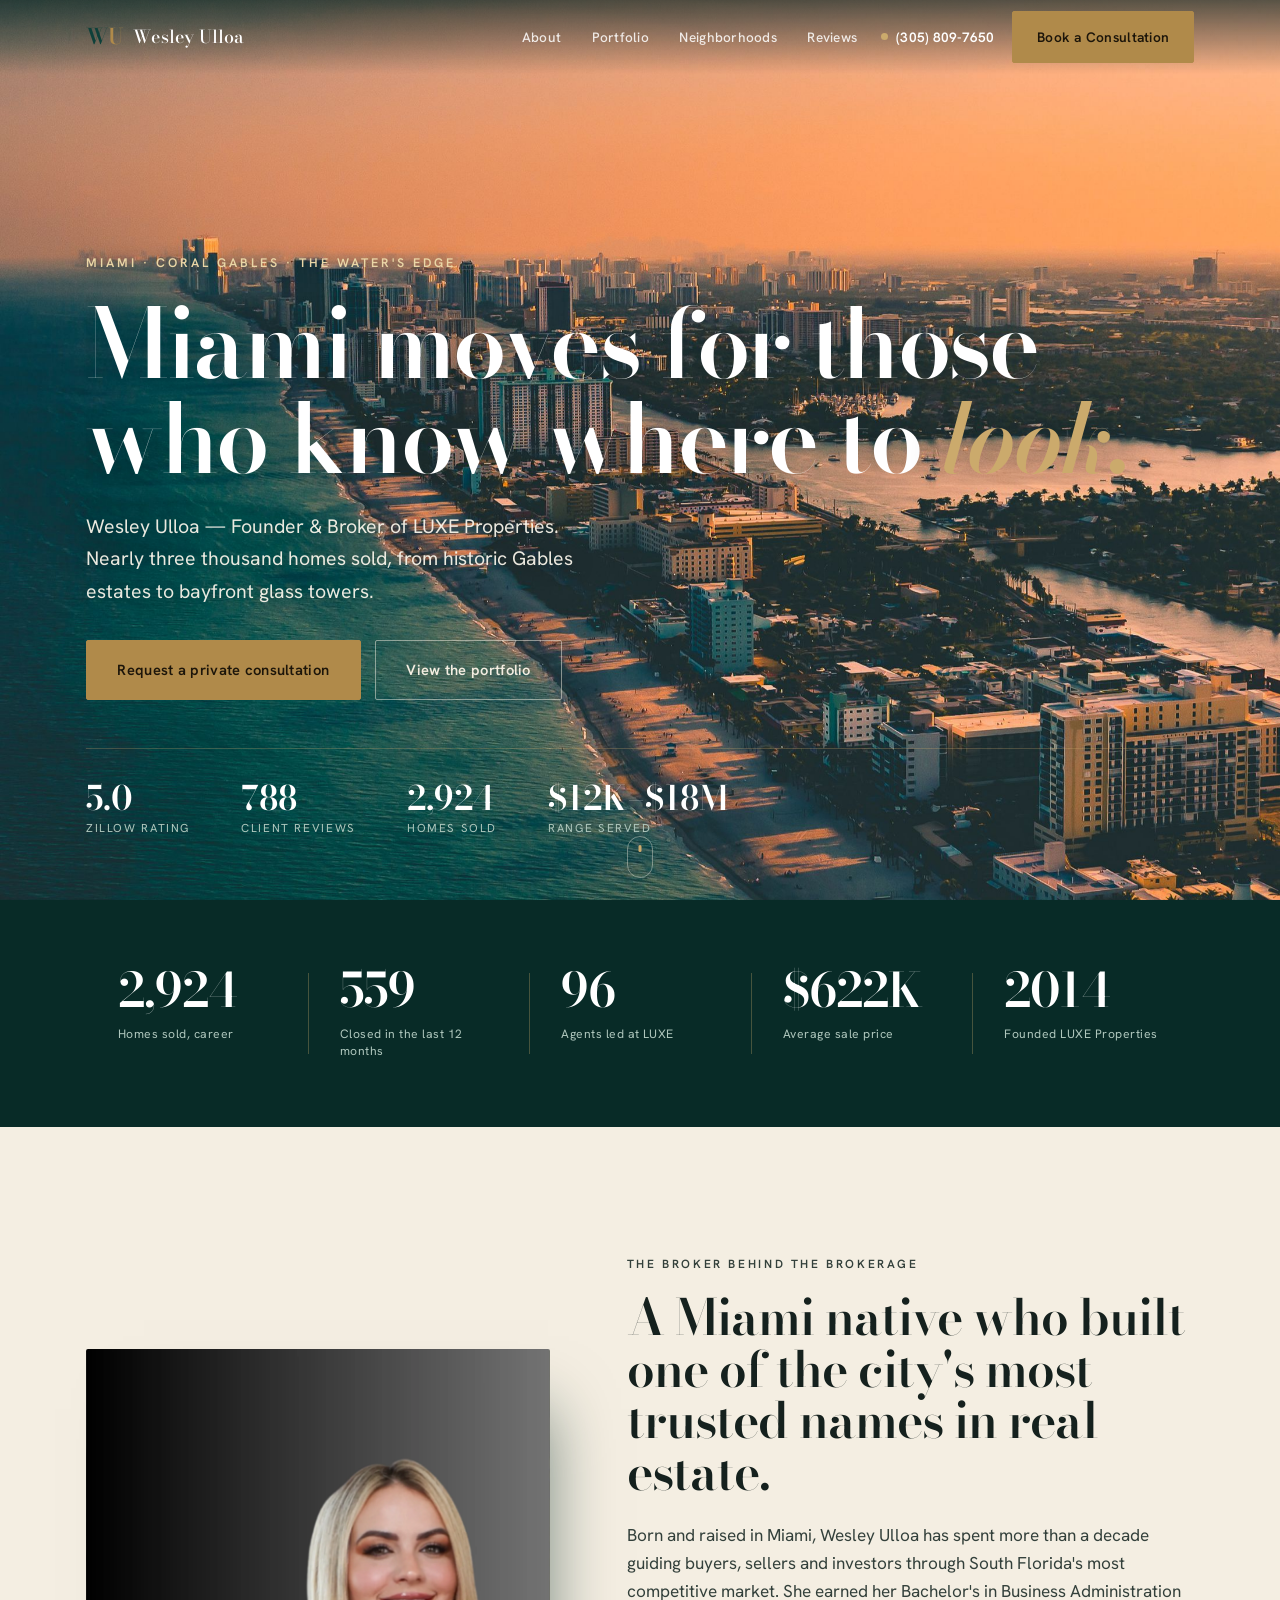
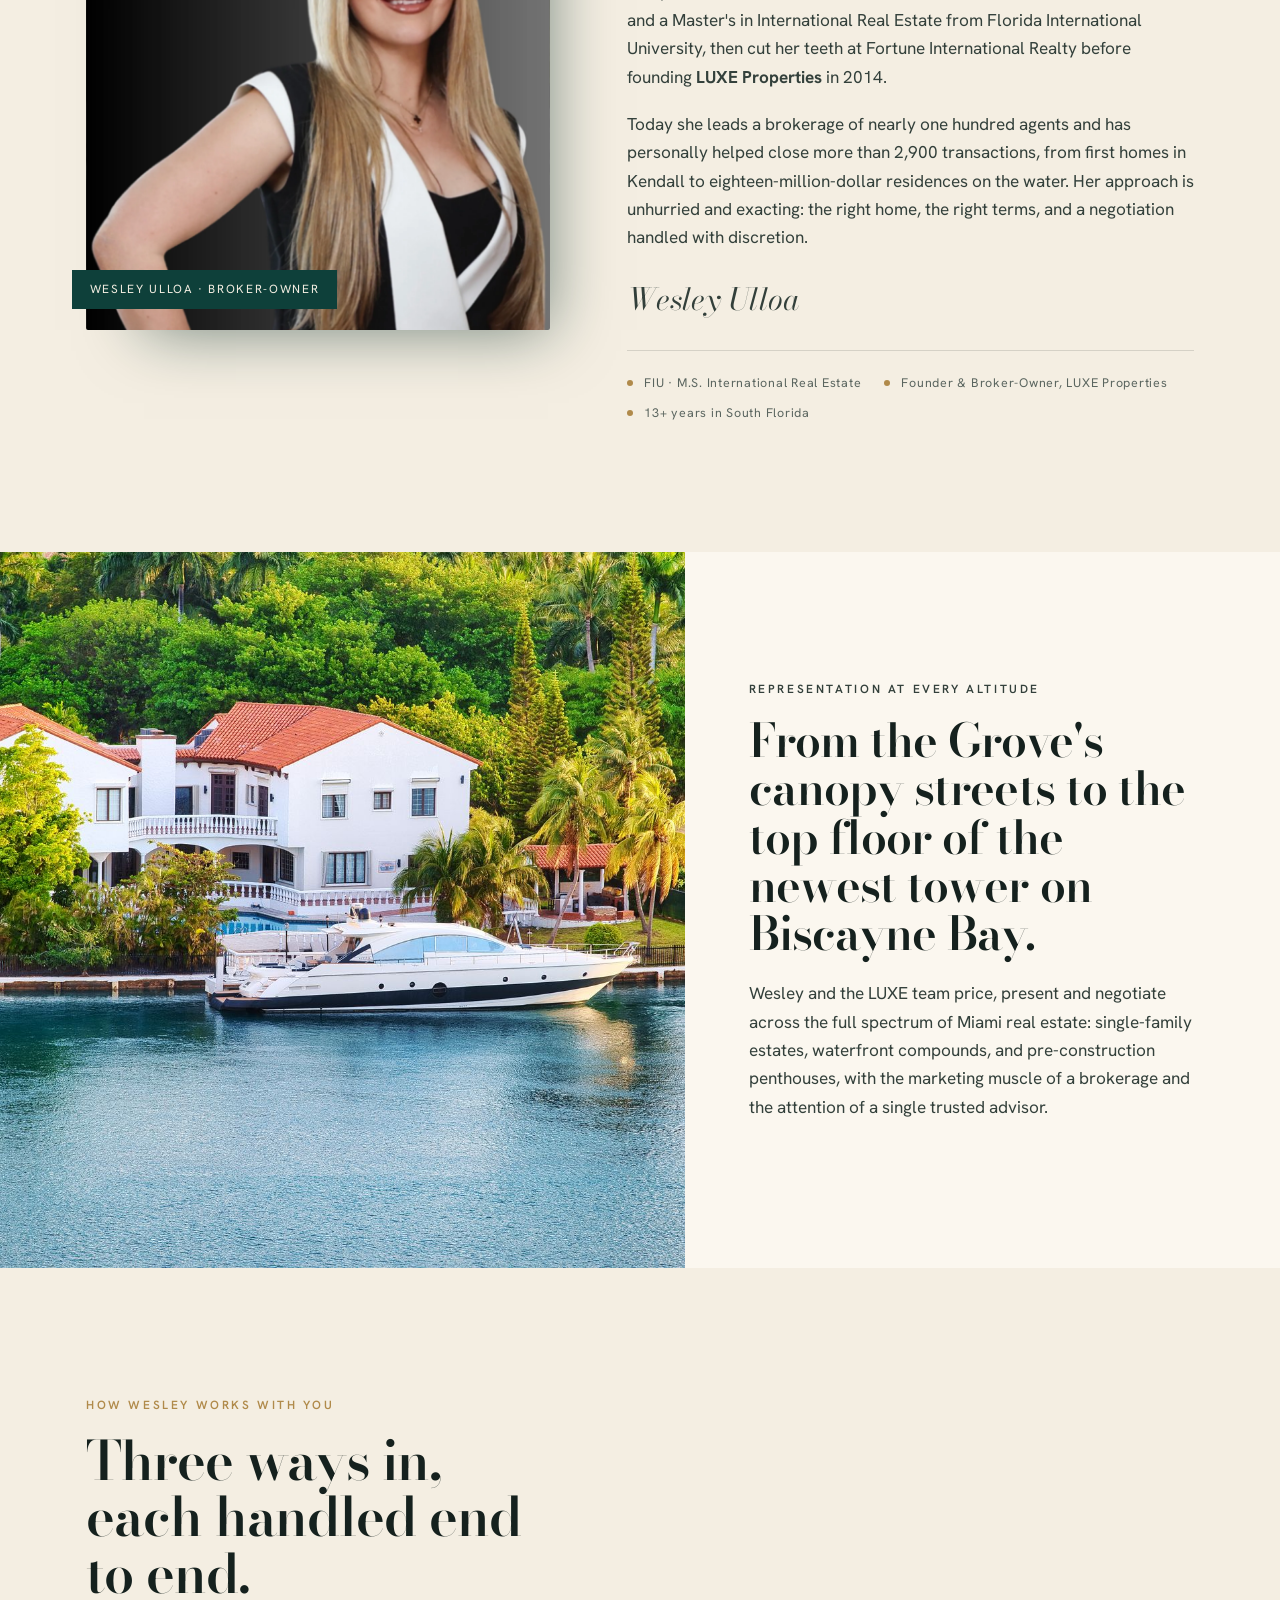
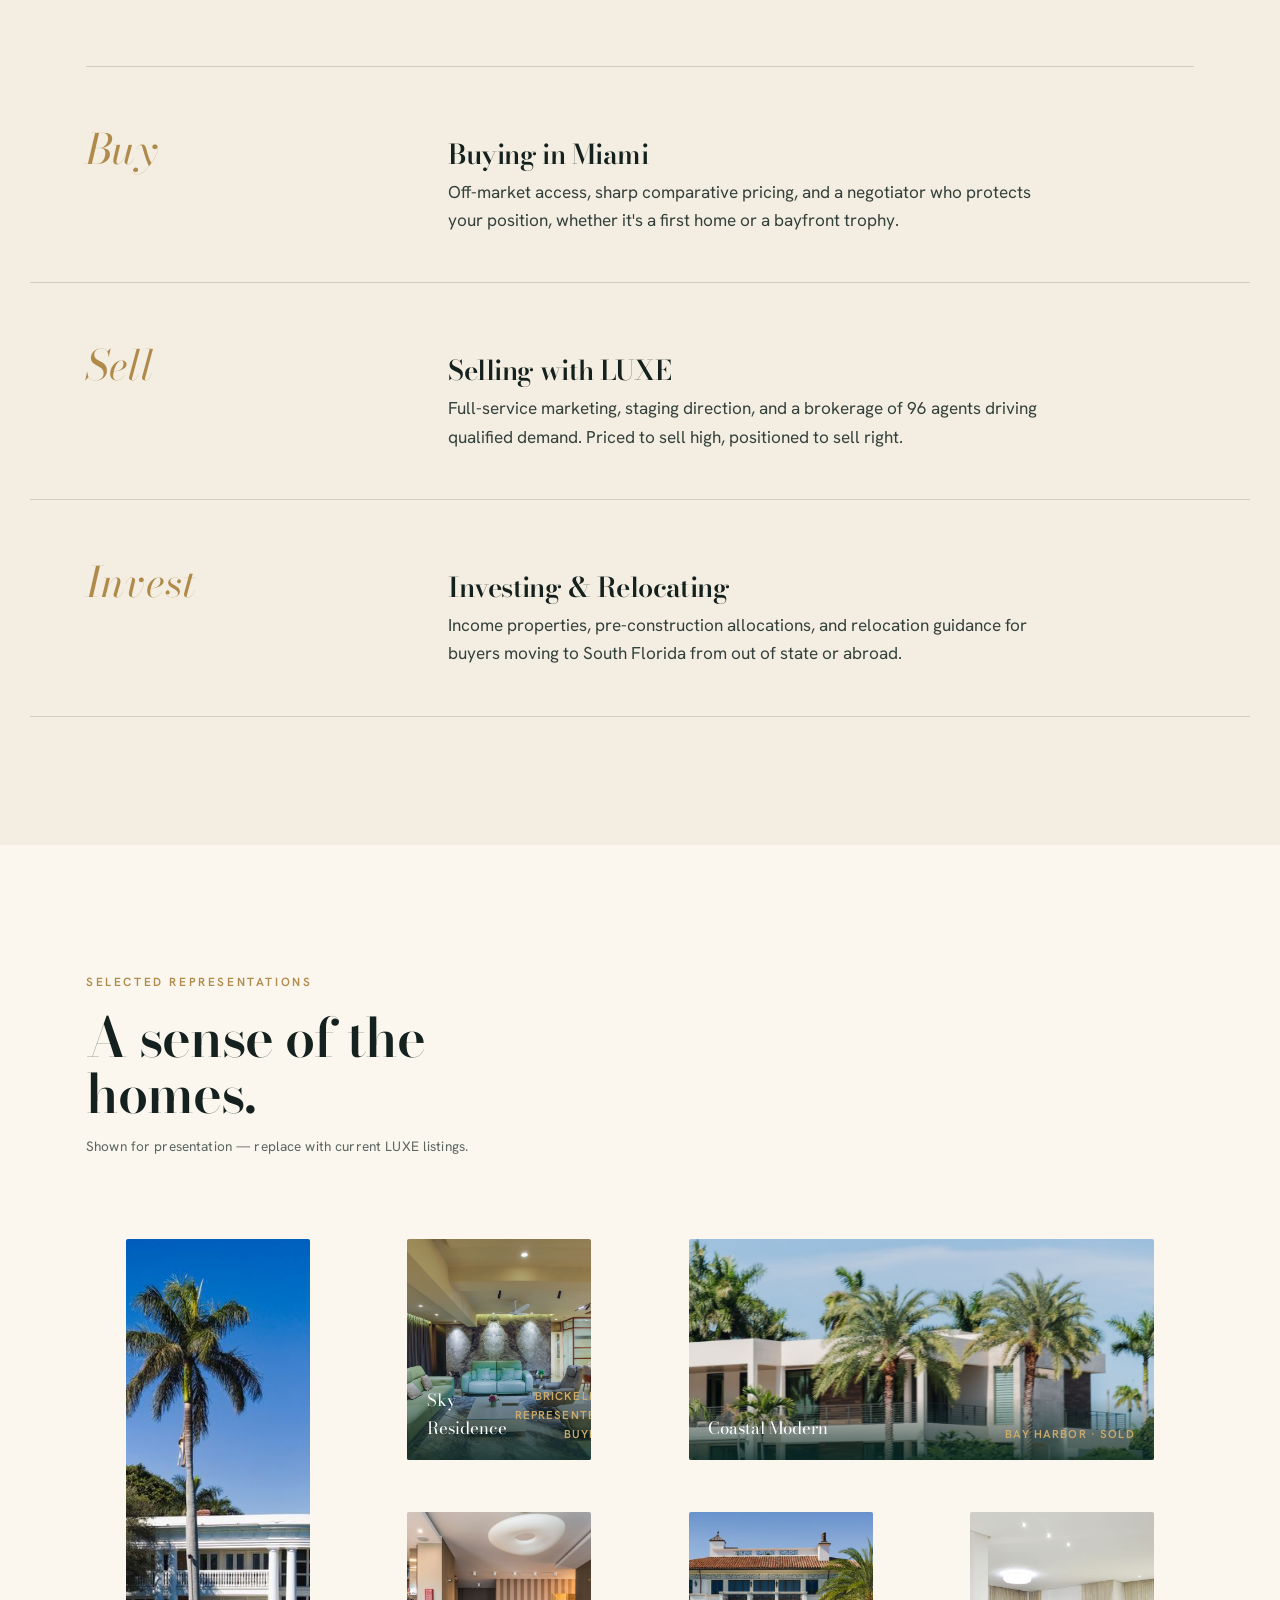
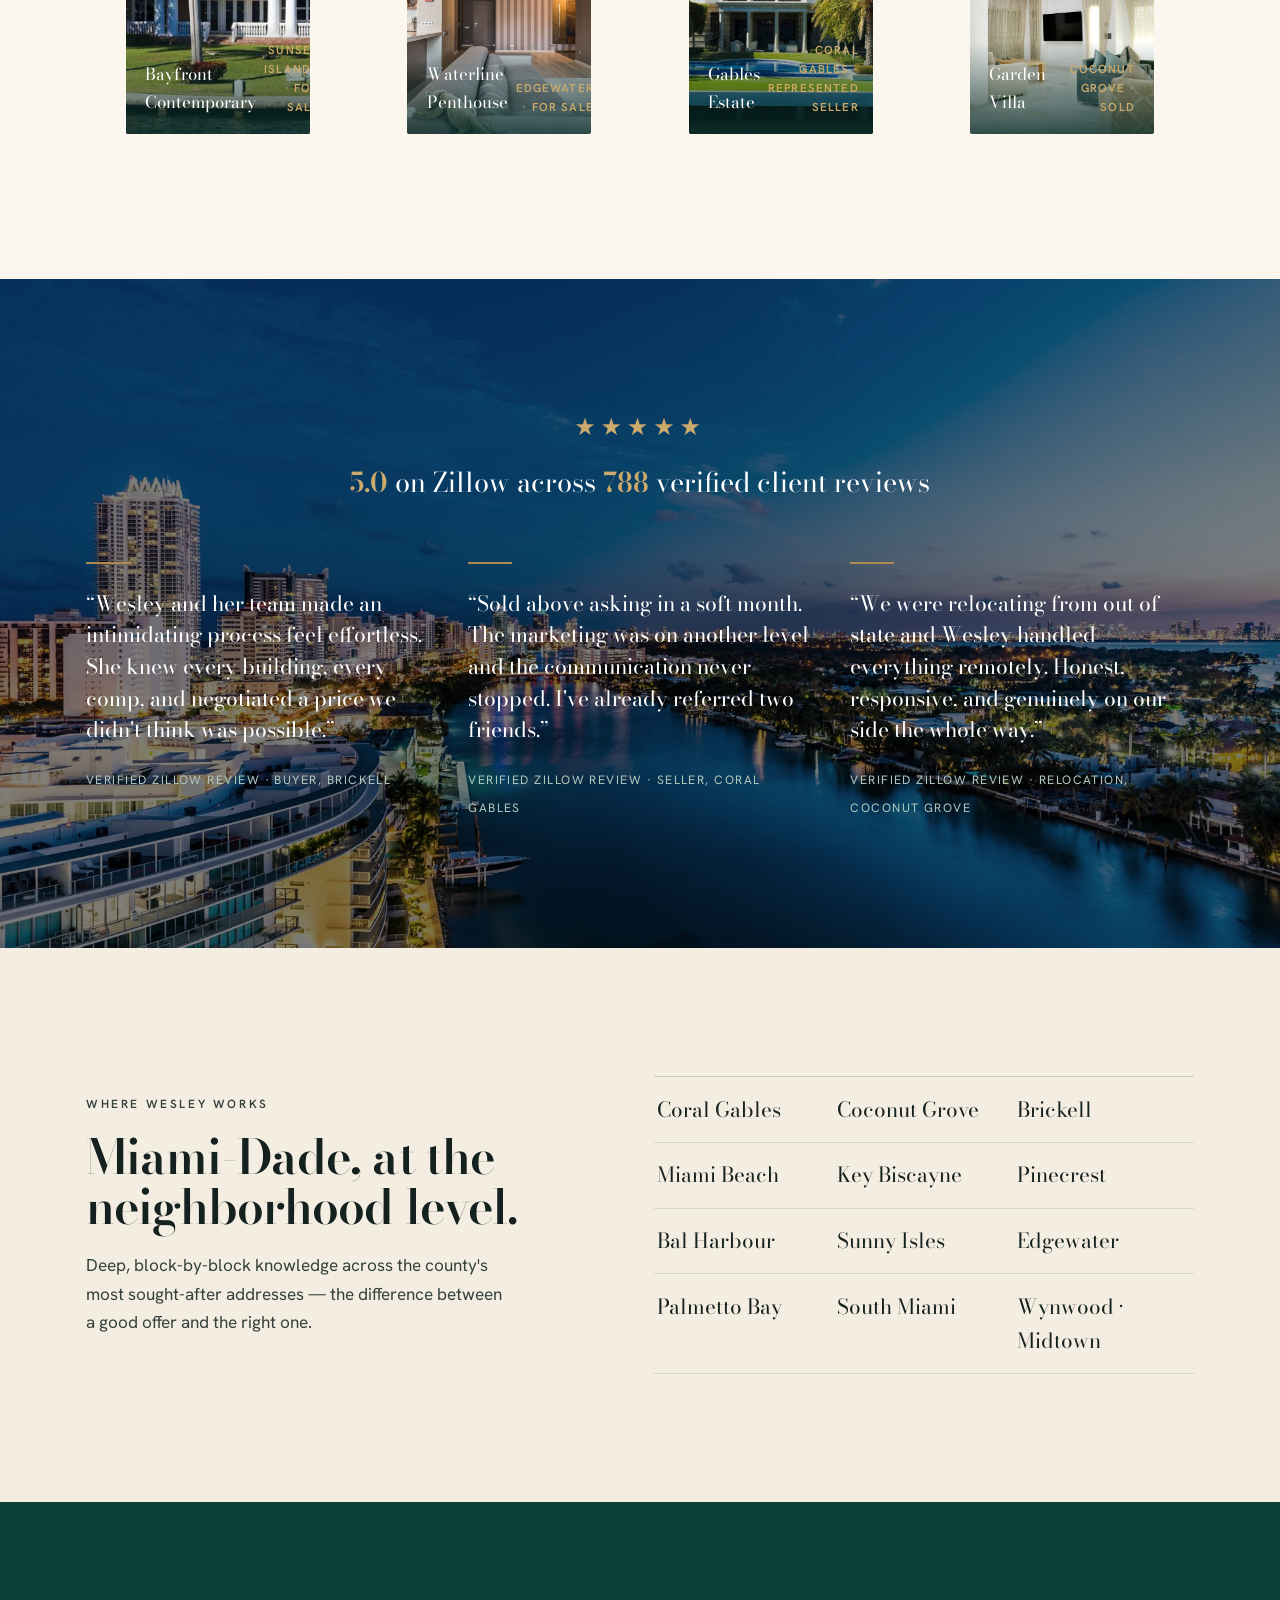
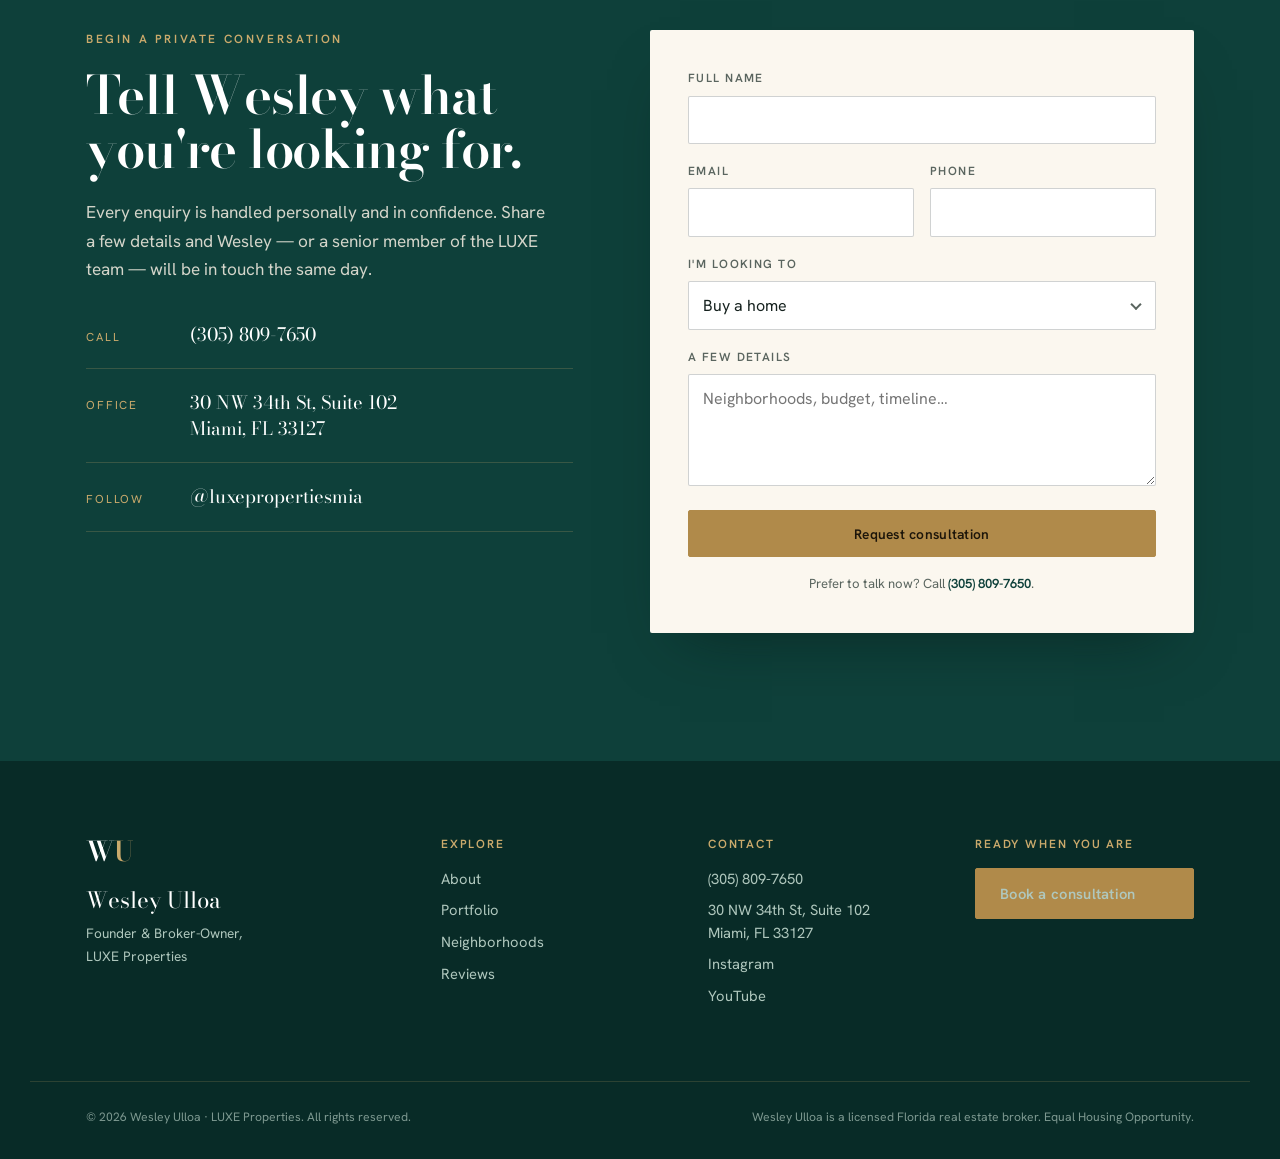
==== index.html @ f91808cb "Launch Wesley Ulloa luxury real estate site Single-page Miami luxury broker site ("Bayfront Atelier"" ====
<!DOCTYPE html>
<!--
  DIRECTION CONTRACT — "Bayfront Atelier"  (Mode: Persuade)
  THESIS: A Miami luxury broker as a bayfront atelier — drenched deep bay-teal editorial that
          refuses the cream + Playfair + gold luxury-real-estate template.
  OWN-WORLD: Bay-teal owns hero/ribbon/dusk-band/footer; bone carries reading sections; brass is a
          hairline/mark/button only. Bodoni Moda display + Hanken Grotesk body. Real Miami waterfront photos.
  STORY: Affluent buyer/seller reads caliber, trusts proof (2,924 sales · 5.0/788 · 96 agents), books a consult.
  FIRST VIEWPORT: full-bleed turquoise Miami aerial under teal wash; oversized Bodoni headline lower-left;
          name + role + one-line proof; brass "Request a private consultation" + ghost "View the portfolio".
  NOTE: Portfolio photos are illustrative stock — replace with Wesley's real listings (see comments).
-->
<html lang="en">
<head>
<meta charset="UTF-8">
<meta name="viewport" content="width=device-width, initial-scale=1">
<title>Wesley Ulloa — Miami Luxury Real Estate | Founder, LUXE Properties</title>
<meta name="description" content="Wesley Ulloa, Founder & Broker of LUXE Properties. Miami luxury real estate from Coral Gables to the water's edge — 2,900+ homes sold, 5.0★ across 788 reviews. Request a private consultation.">
<link rel="icon" href="assets/favicon.svg" type="image/svg+xml">
<link rel="preconnect" href="https://fonts.googleapis.com">
<link rel="preconnect" href="https://fonts.gstatic.com" crossorigin>
<link href="https://fonts.googleapis.com/css2?family=Bodoni+Moda:opsz,wght@6..96,400;6..96,500;6..96,600;6..96,700&family=Hanken+Grotesk:wght@400;500;600;700&display=swap" rel="stylesheet">
<link rel="stylesheet" href="css/style.css">
</head>
<body>

<a class="skip-link" href="#main">Skip to content</a>

<!-- ============ HEADER ============ -->
<header class="site-header" id="siteHeader">
  <div class="wrap header-inner">
    <a href="#" class="brand" aria-label="Wesley Ulloa — home">
      <span class="brand-mark" aria-hidden="true">W<span>U</span></span>
      <span class="brand-name">Wesley&nbsp;Ulloa</span>
    </a>
    <nav class="nav" aria-label="Primary">
      <a href="#about">About</a>
      <a href="#portfolio">Portfolio</a>
      <a href="#areas">Neighborhoods</a>
      <a href="#reviews">Reviews</a>
    </nav>
    <div class="header-cta">
      <a href="tel:+13058097650" class="header-phone" aria-label="Call Wesley Ulloa">
        <span class="dot" aria-hidden="true"></span>(305)&nbsp;809-7650
      </a>
      <a href="#contact" class="btn btn-brass">Book a Consultation</a>
    </div>
    <button class="nav-toggle" id="navToggle" aria-label="Open menu" aria-expanded="false" aria-controls="mobileNav">
      <span></span><span></span><span></span>
    </button>
  </div>
</header>

<!-- Mobile drawer -->
<div class="mobile-nav" id="mobileNav" hidden>
  <nav aria-label="Mobile">
    <a href="#about">About</a>
    <a href="#portfolio">Portfolio</a>
    <a href="#areas">Neighborhoods</a>
    <a href="#reviews">Reviews</a>
    <a href="#contact">Contact</a>
  </nav>
  <a href="tel:+13058097650" class="btn btn-ghost-teal">Call (305) 809-7650</a>
</div>

<main id="main">

<!-- ============ HERO ============ -->
<section class="hero">
  <div class="hero-media">
    <img src="assets/hero-miami.jpg" alt="Aerial view of Miami Beach and the turquoise Atlantic coastline at golden hour" fetchpriority="high">
    <div class="hero-wash"></div>
  </div>
  <div class="wrap hero-inner">
    <p class="hero-eyebrow reveal">Miami · Coral Gables · The Water's Edge</p>
    <h1 class="hero-title">
      <span class="reveal-line"><span>Miami moves for those</span></span>
      <span class="reveal-line"><span>who know where to <em>look.</em></span></span>
    </h1>
    <p class="hero-lede reveal">Wesley Ulloa — Founder &amp; Broker of LUXE Properties. Nearly three thousand homes sold, from historic Gables estates to bayfront glass towers.</p>
    <div class="hero-actions reveal">
      <a href="#contact" class="btn btn-brass btn-lg">Request a private consultation</a>
      <a href="#portfolio" class="btn btn-ghost btn-lg">View the portfolio</a>
    </div>
    <ul class="hero-proof reveal" aria-label="Credentials">
      <li><strong>5.0</strong><span>Zillow rating</span></li>
      <li><strong>788</strong><span>client reviews</span></li>
      <li><strong>2,924</strong><span>homes sold</span></li>
      <li><strong>$12K–$18M</strong><span>range served</span></li>
    </ul>
  </div>
  <a href="#ribbon" class="scroll-cue" aria-label="Scroll down"><span></span></a>
</section>

<!-- ============ STAT RIBBON (drenched teal) ============ -->
<section class="ribbon" id="ribbon" aria-label="Track record">
  <div class="wrap ribbon-inner">
    <div class="ribbon-item reveal"><span class="num">2,924</span><span class="cap">Homes sold, career</span></div>
    <div class="ribbon-item reveal"><span class="num">559</span><span class="cap">Closed in the last 12 months</span></div>
    <div class="ribbon-item reveal"><span class="num">96</span><span class="cap">Agents led at LUXE</span></div>
    <div class="ribbon-item reveal"><span class="num">$622K</span><span class="cap">Average sale price</span></div>
    <div class="ribbon-item reveal"><span class="num">2014</span><span class="cap">Founded LUXE Properties</span></div>
  </div>
</section>

<!-- ============ ABOUT ============ -->
<section class="about" id="about">
  <div class="wrap about-grid">
    <div class="about-portrait reveal">
      <!-- Real studio portrait provided by the client -->
      <img src="assets/potrait.webp" alt="Studio portrait of Wesley Ulloa, Founder and Broker-Owner of LUXE Properties">
      <span class="portrait-tag">Wesley Ulloa · Broker-Owner</span>
    </div>
    <div class="about-copy">
      <p class="kicker reveal">The broker behind the brokerage</p>
      <h2 class="reveal">A Miami native who built one of the city's most trusted names in real estate.</h2>
      <p class="reveal">Born and raised in Miami, Wesley Ulloa has spent more than a decade guiding buyers, sellers and investors through South Florida's most competitive market. She earned her Bachelor's in Business Administration and a Master's in International Real Estate from Florida International University, then cut her teeth at Fortune International Realty before founding <strong>LUXE Properties</strong> in 2014.</p>
      <p class="reveal">Today she leads a brokerage of nearly one hundred agents and has personally helped close more than 2,900 transactions, from first homes in Kendall to eighteen-million-dollar residences on the water. Her approach is unhurried and exacting: the right home, the right terms, and a negotiation handled with discretion.</p>
      <p class="signature reveal">Wesley Ulloa</p>
      <div class="about-credentials reveal">
        <span>FIU · M.S. International Real Estate</span>
        <span>Founder &amp; Broker-Owner, LUXE Properties</span>
        <span>13+ years in South Florida</span>
      </div>
    </div>
  </div>
</section>

<!-- ============ FEATURE / CALIBER ============ -->
<section class="feature">
  <div class="feature-media reveal">
    <img src="assets/estate-feature.jpg" alt="White Mediterranean waterfront villa with a private dock and yacht on Biscayne Bay" loading="lazy">
  </div>
  <div class="feature-copy">
    <p class="kicker reveal">Representation at every altitude</p>
    <h2 class="reveal">From the Grove's canopy streets to the top floor of the newest tower on Biscayne Bay.</h2>
    <p class="reveal">Wesley and the LUXE team price, present and negotiate across the full spectrum of Miami real estate: single-family estates, waterfront compounds, and pre-construction penthouses, with the marketing muscle of a brokerage and the attention of a single trusted advisor.</p>
  </div>
</section>

<!-- ============ OFFERINGS ============ -->
<section class="offerings" id="services">
  <div class="wrap">
    <header class="section-head reveal">
      <p class="kicker">How Wesley works with you</p>
      <h2>Three ways in, each handled end to end.</h2>
    </header>
    <div class="offer-list">
      <article class="offer reveal">
        <span class="offer-index">Buy</span>
        <div class="offer-body">
          <h3>Buying in Miami</h3>
          <p>Off-market access, sharp comparative pricing, and a negotiator who protects your position, whether it's a first home or a bayfront trophy.</p>
        </div>
      </article>
      <article class="offer reveal">
        <span class="offer-index">Sell</span>
        <div class="offer-body">
          <h3>Selling with LUXE</h3>
          <p>Full-service marketing, staging direction, and a brokerage of 96 agents driving qualified demand. Priced to sell high, positioned to sell right.</p>
        </div>
      </article>
      <article class="offer reveal">
        <span class="offer-index">Invest</span>
        <div class="offer-body">
          <h3>Investing &amp; Relocating</h3>
          <p>Income properties, pre-construction allocations, and relocation guidance for buyers moving to South Florida from out of state or abroad.</p>
        </div>
      </article>
    </div>
  </div>
</section>

<!-- ============ PORTFOLIO ============ -->
<!-- REPLACE these six images + captions with Wesley's real active/sold listings -->
<section class="portfolio" id="portfolio">
  <div class="wrap">
    <header class="section-head reveal">
      <p class="kicker">Selected representations</p>
      <h2>A sense of the homes.</h2>
      <p class="section-note">Shown for presentation — replace with current LUXE listings.</p>
    </header>
    <div class="port-grid">
      <figure class="port-item port-tall reveal">
        <img src="assets/prop-1.jpg" alt="Modern glass waterfront residence with a private yacht dock" loading="lazy">
        <figcaption><span>Bayfront Contemporary</span><span class="port-meta">Sunset Islands · For Sale</span></figcaption>
      </figure>
      <figure class="port-item reveal">
        <img src="assets/prop-4.jpg" alt="Marble-clad modern living room with designer furnishings" loading="lazy">
        <figcaption><span>Sky Residence</span><span class="port-meta">Brickell · Represented Buyer</span></figcaption>
      </figure>
      <figure class="port-item reveal">
        <img src="assets/prop-3.jpg" alt="Modern white two-storey waterfront home framed by palms" loading="lazy">
        <figcaption><span>Coastal Modern</span><span class="port-meta">Bay Harbor · Sold</span></figcaption>
      </figure>
      <figure class="port-item reveal">
        <img src="assets/prop-5.jpg" alt="Bright modern kitchen and living space with warm wood accents" loading="lazy">
        <figcaption><span>Waterline Penthouse</span><span class="port-meta">Edgewater · For Sale</span></figcaption>
      </figure>
      <figure class="port-item port-wide reveal">
        <img src="assets/prop-2.jpg" alt="Grand estate with resort-style pool and mature palms" loading="lazy">
        <figcaption><span>Gables Estate</span><span class="port-meta">Coral Gables · Represented Seller</span></figcaption>
      </figure>
      <figure class="port-item reveal">
        <img src="assets/prop-6.jpg" alt="Airy neutral-toned living room with floor-to-ceiling light" loading="lazy">
        <figcaption><span>Garden Villa</span><span class="port-meta">Coconut Grove · Sold</span></figcaption>
      </figure>
    </div>
  </div>
</section>

<!-- ============ REVIEWS / DUSK BAND ============ -->
<section class="reviews" id="reviews">
  <div class="reviews-media"><img src="assets/dusk-band.jpg" alt="Miami skyline reflected on the water at blue hour" loading="lazy"><div class="reviews-wash"></div></div>
  <div class="wrap reviews-inner">
    <header class="reviews-head reveal">
      <div class="stars" aria-hidden="true">★★★★★</div>
      <p class="reviews-score"><strong>5.0</strong> on Zillow across <strong>788</strong> verified client reviews</p>
    </header>
    <!-- REPLACE with Wesley's own verified Zillow reviews -->
    <div class="quote-row">
      <blockquote class="quote reveal">
        <p>“Wesley and her team made an intimidating process feel effortless. She knew every building, every comp, and negotiated a price we didn't think was possible.”</p>
        <cite>Verified Zillow review · Buyer, Brickell</cite>
      </blockquote>
      <blockquote class="quote reveal">
        <p>“Sold above asking in a soft month. The marketing was on another level and the communication never stopped. I've already referred two friends.”</p>
        <cite>Verified Zillow review · Seller, Coral Gables</cite>
      </blockquote>
      <blockquote class="quote reveal">
        <p>“We were relocating from out of state and Wesley handled everything remotely. Honest, responsive, and genuinely on our side the whole way.”</p>
        <cite>Verified Zillow review · Relocation, Coconut Grove</cite>
      </blockquote>
    </div>
  </div>
</section>

<!-- ============ NEIGHBORHOODS ============ -->
<section class="areas" id="areas">
  <div class="wrap areas-grid">
    <div class="areas-intro">
      <p class="kicker reveal">Where Wesley works</p>
      <h2 class="reveal">Miami-Dade, at the neighborhood level.</h2>
      <p class="reveal">Deep, block-by-block knowledge across the county's most sought-after addresses — the difference between a good offer and the right one.</p>
    </div>
    <ul class="area-list reveal" aria-label="Neighborhoods served">
      <li>Coral Gables</li>
      <li>Coconut Grove</li>
      <li>Brickell</li>
      <li>Miami Beach</li>
      <li>Key Biscayne</li>
      <li>Pinecrest</li>
      <li>Bal Harbour</li>
      <li>Sunny Isles</li>
      <li>Edgewater</li>
      <li>Palmetto Bay</li>
      <li>South Miami</li>
      <li>Wynwood · Midtown</li>
    </ul>
  </div>
</section>

<!-- ============ CONTACT ============ -->
<section class="contact" id="contact">
  <div class="wrap contact-grid">
    <div class="contact-copy">
      <p class="kicker reveal">Begin a private conversation</p>
      <h2 class="reveal">Tell Wesley what you're looking for.</h2>
      <p class="reveal">Every enquiry is handled personally and in confidence. Share a few details and Wesley — or a senior member of the LUXE team — will be in touch the same day.</p>
      <ul class="contact-facts reveal">
        <li><span>Call</span><a href="tel:+13058097650">(305) 809-7650</a></li>
        <li><span>Office</span><address>30 NW 34th St, Suite 102<br>Miami, FL 33127</address></li>
        <li><span>Follow</span><a href="https://www.instagram.com/luxepropertiesmia/" target="_blank" rel="noopener">@luxepropertiesmia</a></li>
      </ul>
    </div>
    <form class="contact-form reveal" id="leadForm" novalidate>
      <div class="field">
        <label for="name">Full name</label>
        <input id="name" name="name" type="text" autocomplete="name" required>
      </div>
      <div class="field-row">
        <div class="field">
          <label for="email">Email</label>
          <input id="email" name="email" type="email" autocomplete="email" required>
        </div>
        <div class="field">
          <label for="phone">Phone</label>
          <input id="phone" name="phone" type="tel" autocomplete="tel">
        </div>
      </div>
      <div class="field">
        <label for="intent">I'm looking to</label>
        <div class="select-wrap">
          <select id="intent" name="intent">
            <option>Buy a home</option>
            <option>Sell a home</option>
            <option>Invest / pre-construction</option>
            <option>Relocate to Miami</option>
          </select>
        </div>
      </div>
      <div class="field">
        <label for="message">A few details</label>
        <textarea id="message" name="message" rows="4" placeholder="Neighborhoods, budget, timeline…"></textarea>
      </div>
      <button type="submit" class="btn btn-brass btn-block">Request consultation</button>
      <p class="form-note" id="formNote" role="status" aria-live="polite">Prefer to talk now? Call <a href="tel:+13058097650">(305) 809-7650</a>.</p>
    </form>
  </div>
</section>

</main>

<!-- ============ FOOTER ============ -->
<footer class="site-footer">
  <div class="wrap footer-grid">
    <div class="footer-brand">
      <span class="brand-mark" aria-hidden="true">W<span>U</span></span>
      <p class="footer-name">Wesley Ulloa</p>
      <p class="footer-role">Founder &amp; Broker-Owner, LUXE Properties</p>
    </div>
    <div class="footer-col">
      <h3>Explore</h3>
      <a href="#about">About</a>
      <a href="#portfolio">Portfolio</a>
      <a href="#areas">Neighborhoods</a>
      <a href="#reviews">Reviews</a>
    </div>
    <div class="footer-col">
      <h3>Contact</h3>
      <a href="tel:+13058097650">(305) 809-7650</a>
      <address>30 NW 34th St, Suite 102<br>Miami, FL 33127</address>
      <a href="https://www.instagram.com/luxepropertiesmia/" target="_blank" rel="noopener">Instagram</a>
      <a href="https://www.youtube.com/@LUXEProperties" target="_blank" rel="noopener">YouTube</a>
    </div>
    <div class="footer-col footer-cta">
      <h3>Ready when you are</h3>
      <a href="#contact" class="btn btn-brass">Book a consultation</a>
    </div>
  </div>
  <div class="wrap footer-legal">
    <p>© 2026 Wesley Ulloa · LUXE Properties. All rights reserved.</p>
    <p>Wesley Ulloa is a licensed Florida real estate broker. Equal Housing Opportunity.</p>
  </div>
</footer>

<script type="application/ld+json">
{
  "@context": "https://schema.org",
  "@type": "RealEstateAgent",
  "name": "Wesley Ulloa",
  "jobTitle": "Founder & Broker-Owner, LUXE Properties",
  "image": "assets/potrait.webp",
  "telephone": "+1-305-809-7650",
  "areaServed": "Miami-Dade County, Florida",
  "address": {
    "@type": "PostalAddress",
    "streetAddress": "30 NW 34th St, Suite 102",
    "addressLocality": "Miami",
    "addressRegion": "FL",
    "postalCode": "33127",
    "addressCountry": "US"
  },
  "worksFor": { "@type": "RealEstateOrganization", "name": "LUXE Properties" },
  "sameAs": [
    "https://www.instagram.com/luxepropertiesmia/",
    "https://www.youtube.com/@LUXEProperties",
    "https://www.zillow.com/profile/WesleyUlloaLUXE"
  ],
  "aggregateRating": {
    "@type": "AggregateRating",
    "ratingValue": "5.0",
    "reviewCount": "788",
    "bestRating": "5"
  }
}
</script>
<script src="js/main.js" defer></script>
</body>
</html>
---- css/style.css ----
/* =========================================================
   Wesley Ulloa — "Bayfront Atelier"
   Bay-teal drenched · bone reading · brass hairline · Bodoni Moda + Hanken Grotesk
   ========================================================= */

:root{
  --teal:#0E403A;      --teal-deep:#082B27;   --teal-800:#0B342F;
  --bone:#F4EEE2;      --ivory:#FBF7EF;       --paper:#FFFFFF;
  --brass:#B08A4A;     --brass-lt:#CBAA6C;
  --ink:#15211E;       --muted:#5A655F;
  --on-teal:#F4EEE2;   --on-teal-dim:#AFC7BD;

  --serif:"Bodoni Moda", Didot, "Times New Roman", serif;
  --sans:"Hanken Grotesk", system-ui, -apple-system, Segoe UI, sans-serif;

  --ease-out:cubic-bezier(0.22,1,0.36,1);
  --ease-io:cubic-bezier(0.77,0,0.175,1);

  --wrap:1220px;
  --pad:clamp(1.25rem,5vw,3.5rem);
  --sec:clamp(4.5rem,10vw,9rem);
  --radius:2px;
}

*,*::before,*::after{box-sizing:border-box}
html{-webkit-text-size-adjust:100%;scroll-behavior:smooth;overflow-anchor:none}
@media (prefers-reduced-motion:reduce){html{scroll-behavior:auto}}
body{
  margin:0;background:var(--bone);color:var(--ink);
  font-family:var(--sans);font-size:clamp(1rem,0.96rem + 0.2vw,1.075rem);
  line-height:1.65;-webkit-font-smoothing:antialiased;text-rendering:optimizeLegibility;
}
img{max-width:100%;display:block}
a{color:inherit;text-decoration:none}
h1,h2,h3{margin:0;font-weight:600;letter-spacing:-0.02em;line-height:1.04}
p{margin:0 0 1.1em}
address{font-style:normal}
::selection{background:var(--brass);color:#fff}

.wrap{width:100%;max-width:var(--wrap);margin-inline:auto;padding-inline:var(--pad)}
.kicker{font-family:var(--sans);font-weight:600;font-size:.74rem;letter-spacing:.22em;
  text-transform:uppercase;color:var(--brass);margin:0 0 1.1rem}
.section-head{max-width:44ch;margin-bottom:clamp(2.5rem,5vw,4rem)}
.section-head h2{font-family:var(--serif);font-size:clamp(2rem,1.3rem + 2.6vw,3.4rem)}
.section-note{font-size:.85rem;color:var(--muted);margin-top:.8rem;letter-spacing:.01em}

.skip-link{position:fixed;left:.6rem;top:-3rem;z-index:200;background:var(--teal);color:#fff;
  padding:.6rem 1rem;border-radius:var(--radius);transition:top .2s var(--ease-out)}
.skip-link:focus{top:.6rem}

/* ---------- Buttons ---------- */
.btn{--b:var(--brass);display:inline-flex;align-items:center;justify-content:center;gap:.5rem;
  font-family:var(--sans);font-weight:600;font-size:.86rem;letter-spacing:.02em;
  padding:.85rem 1.5rem;border-radius:var(--radius);border:1px solid transparent;cursor:pointer;
  transition:transform .16s var(--ease-out),background .25s ease,color .25s ease,border-color .25s ease;
  will-change:transform}
.btn:active{transform:scale(.97)}
.btn-lg{padding:1.05rem 1.9rem;font-size:.92rem}
.btn-block{width:100%}
.btn-brass{background:var(--brass);color:#1c150a;border-color:var(--brass)}
.btn-ghost{background:transparent;color:var(--on-teal);border-color:rgba(244,238,226,.5)}
.btn-ghost-teal{background:transparent;color:var(--teal);border-color:rgba(14,64,58,.35)}
@media (hover:hover) and (pointer:fine){
  .btn-brass:hover{background:var(--brass-lt);border-color:var(--brass-lt)}
  .btn-ghost:hover{background:rgba(244,238,226,.12);border-color:var(--on-teal)}
  .btn-ghost-teal:hover{background:rgba(14,64,58,.06)}
}
:focus-visible{outline:2px solid var(--brass);outline-offset:3px;border-radius:1px}

/* ---------- Brand mark ---------- */
.brand-mark{font-family:var(--serif);font-weight:600;font-size:1.35rem;line-height:1;
  color:var(--teal);letter-spacing:-.03em}
.brand-mark span{color:var(--brass)}

/* ---------- Header ---------- */
.site-header{position:fixed;top:0;left:0;right:0;z-index:100;
  background:linear-gradient(180deg,rgba(6,32,29,.66) 0%,rgba(6,32,29,.28) 60%,rgba(6,32,29,0) 100%);
  transition:background .35s ease,box-shadow .35s ease,transform .4s var(--ease-out)}
.header-inner{display:flex;align-items:center;gap:1.5rem;height:74px}
.brand{display:flex;align-items:center;gap:.6rem}
.brand-name{font-family:var(--serif);font-size:1.12rem;font-weight:500;color:#fff;letter-spacing:.01em;
  transition:color .35s ease}
.nav{display:flex;gap:1.9rem;margin-left:auto}
.nav a{font-size:.85rem;font-weight:500;letter-spacing:.02em;color:rgba(255,255,255,.85);
  position:relative;padding:.3rem 0;transition:color .25s ease}
.nav a::after{content:"";position:absolute;left:0;right:100%;bottom:0;height:1px;background:var(--brass-lt);
  transition:right .3s var(--ease-out)}
@media (hover:hover){.nav a:hover{color:#fff}.nav a:hover::after{right:0}}
.header-cta{display:flex;align-items:center;gap:1.1rem}
.header-phone{display:inline-flex;align-items:center;gap:.5rem;font-weight:600;font-size:.85rem;
  color:#fff;letter-spacing:.01em}
.header-phone .dot{width:7px;height:7px;border-radius:50%;background:var(--brass-lt);
  box-shadow:0 0 0 0 rgba(203,170,108,.6);animation:pulse 2.6s var(--ease-out) infinite}
@keyframes pulse{0%{box-shadow:0 0 0 0 rgba(203,170,108,.55)}70%{box-shadow:0 0 0 8px rgba(203,170,108,0)}100%{box-shadow:0 0 0 0 rgba(203,170,108,0)}}

/* header solid state after scroll */
.site-header.solid{background:rgba(8,43,39,.92);backdrop-filter:blur(10px);
  box-shadow:0 1px 0 rgba(203,170,108,.18),0 10px 30px rgba(6,26,23,.28)}
.site-header.hide{transform:translateY(-100%)}

.nav-toggle{display:none;flex-direction:column;gap:5px;background:none;border:0;padding:.4rem;cursor:pointer}
.nav-toggle span{width:26px;height:2px;background:#fff;transition:transform .3s var(--ease-out),opacity .2s}

/* mobile drawer */
.mobile-nav{position:fixed;inset:74px 0 auto 0;z-index:95;background:var(--teal-deep);
  padding:1.5rem var(--pad) 2.2rem;display:flex;flex-direction:column;gap:.4rem;
  border-bottom:1px solid rgba(203,170,108,.2);
  transform:translateY(-12px);opacity:0;transition:transform .3s var(--ease-out),opacity .3s}
.mobile-nav:not([hidden]){transform:translateY(0);opacity:1}
.mobile-nav nav{display:flex;flex-direction:column}
.mobile-nav a{color:var(--on-teal);font-family:var(--serif);font-size:1.5rem;padding:.6rem 0;
  border-bottom:1px solid rgba(203,170,108,.12)}
.mobile-nav .btn{margin-top:1.1rem}

/* ---------- Hero ---------- */
.hero{position:relative;min-height:100svh;display:flex;align-items:flex-end;
  padding-block:clamp(7rem,14vh,10rem) clamp(3rem,7vh,5rem);overflow:hidden;isolation:isolate}
.hero-media{position:absolute;inset:0;z-index:-2}
.hero-media img{width:100%;height:100%;object-fit:cover;animation:kb 22s var(--ease-out) forwards}
@keyframes kb{from{transform:scale(1.12)}to{transform:scale(1)}}
.hero-wash{position:absolute;inset:0;z-index:-1;
  background:linear-gradient(180deg,rgba(7,38,34,.62) 0%,rgba(7,38,34,.34) 30%,rgba(7,38,34,.72) 74%,rgba(7,38,34,.95) 100%),
             linear-gradient(102deg,rgba(7,38,34,.78) 0%,rgba(7,38,34,.28) 46%,rgba(7,38,34,0) 78%)}
.hero-inner{position:relative}
.hero-eyebrow{font-size:.78rem;letter-spacing:.24em;text-transform:uppercase;color:#EAD6A6;
  font-weight:600;margin:0 0 1.4rem;text-shadow:0 1px 16px rgba(6,32,29,.7)}
.hero-title{font-family:var(--serif);color:#fff;font-weight:600;
  font-size:clamp(2.6rem,1.2rem + 6vw,6.4rem);line-height:.98;letter-spacing:-.025em;margin:0 0 1.6rem;
  text-shadow:0 2px 40px rgba(6,32,29,.4)}
.hero-title em{font-style:italic;color:var(--brass-lt)}
.reveal-line{display:block;overflow:hidden}
.reveal-line>span{display:block;transform:translateY(115%);transition:transform 1s var(--ease-out)}
.hero.in .reveal-line>span{transform:translateY(0)}
.hero.in .reveal-line:nth-child(2)>span{transition-delay:.12s}
.hero-lede{max-width:46ch;color:rgba(247,242,232,.95);font-size:clamp(1.02rem,0.98rem + .4vw,1.22rem);margin:0 0 2.1rem;text-shadow:0 1px 20px rgba(6,32,29,.55)}
.hero-actions{display:flex;flex-wrap:wrap;gap:.9rem;margin-bottom:3rem}
.hero-proof{list-style:none;margin:0;padding:2rem 0 0;display:flex;flex-wrap:wrap;gap:clamp(1.6rem,4vw,3.2rem);
  border-top:1px solid rgba(203,170,108,.28)}
.hero-proof li{display:flex;flex-direction:column;gap:.2rem}
.hero-proof strong{font-family:var(--serif);font-size:clamp(1.5rem,1.1rem + 1.4vw,2.1rem);color:#fff;font-weight:600;line-height:1}
.hero-proof span{font-size:.72rem;letter-spacing:.14em;text-transform:uppercase;color:var(--on-teal-dim)}

.scroll-cue{position:absolute;bottom:1.4rem;left:50%;transform:translateX(-50%);width:26px;height:42px;
  border:1px solid rgba(244,238,226,.4);border-radius:20px;display:none}
.scroll-cue span{position:absolute;top:8px;left:50%;width:3px;height:7px;border-radius:2px;background:var(--brass-lt);
  transform:translateX(-50%);animation:cue 1.8s var(--ease-out) infinite}
@keyframes cue{0%{opacity:0;transform:translate(-50%,0)}40%{opacity:1}100%{opacity:0;transform:translate(-50%,14px)}}
@media (min-width:900px){.scroll-cue{display:block}}

/* ---------- Stat ribbon (drenched teal) ---------- */
.ribbon{background:var(--teal-deep);color:var(--on-teal)}
.ribbon-inner{display:grid;grid-template-columns:repeat(5,1fr);
  padding-block:clamp(2.6rem,5vw,3.8rem)}
.ribbon-item{padding:.4rem clamp(1rem,2.5vw,2rem);position:relative;text-align:left}
.ribbon-item+.ribbon-item::before{content:"";position:absolute;left:0;top:12%;bottom:12%;width:1px;
  background:rgba(203,170,108,.32)}
.ribbon-item .num{display:block;font-family:var(--serif);font-weight:600;
  font-size:clamp(1.9rem,1.2rem + 2.2vw,3.1rem);line-height:1;color:#fff;letter-spacing:-.02em}
.ribbon-item .cap{display:block;margin-top:.7rem;font-size:.76rem;line-height:1.4;color:var(--on-teal-dim);
  letter-spacing:.04em}

/* ---------- About ---------- */
.about{background:var(--bone);padding-block:var(--sec)}
.about-grid{display:grid;grid-template-columns:0.9fr 1.1fr;gap:clamp(2.5rem,6vw,5.5rem);align-items:center}
.about-portrait{position:relative}
.about-portrait img{width:100%;aspect-ratio:4/5;object-fit:cover;border-radius:var(--radius);
  box-shadow:28px 30px 60px -30px rgba(8,43,39,.55)}
.about-portrait::after{content:"";position:absolute;inset:14px -14px -14px 14px;z-index:-1;
  border:1px solid var(--brass);border-radius:var(--radius)}
.portrait-tag{position:absolute;left:0;bottom:1.3rem;background:var(--teal);color:var(--on-teal);
  font-size:.74rem;letter-spacing:.14em;text-transform:uppercase;padding:.6rem 1.1rem;
  transform:translateX(-14px)}
.about-copy h2{font-family:var(--serif);font-size:clamp(1.9rem,1.2rem + 2.4vw,3.1rem);margin:0 0 1.4rem;max-width:20ch}
.about-copy p{max-width:60ch;color:#33403b}
.signature{font-family:var(--serif);font-style:italic;font-size:1.9rem;color:var(--teal);margin:1.4rem 0 1.6rem}
.about-credentials{display:flex;flex-wrap:wrap;gap:.6rem 1.4rem;padding-top:1.4rem;
  border-top:1px solid rgba(21,33,30,.14)}
.about-credentials span{font-size:.78rem;letter-spacing:.06em;color:var(--muted);position:relative;padding-left:1.1rem}
.about-credentials span::before{content:"";position:absolute;left:0;top:.5em;width:6px;height:6px;background:var(--brass);border-radius:50%}

/* ---------- Feature ---------- */
.feature{display:grid;grid-template-columns:1.15fr 1fr;align-items:stretch;background:var(--ivory)}
.feature-media{overflow:hidden;min-height:min(70vh,560px)}
.feature-media img{width:100%;height:100%;object-fit:cover}
.feature-copy{padding:var(--sec) clamp(1.5rem,5vw,4.5rem)}
.feature-copy h2{font-family:var(--serif);font-size:clamp(1.8rem,1.2rem + 2.2vw,2.9rem);margin:0 0 1.3rem;max-width:16ch}
.feature-copy p{max-width:48ch;color:#33403b}

/* ---------- Offerings ---------- */
.offerings{background:var(--bone);padding-block:var(--sec)}
.offer-list{display:grid;gap:0;border-top:1px solid rgba(21,33,30,.16)}
.offer{display:grid;grid-template-columns:minmax(180px,.4fr) 1fr;gap:clamp(1.5rem,5vw,4rem);
  padding:clamp(1.8rem,4vw,3rem) 0;border-bottom:1px solid rgba(21,33,30,.16);align-items:baseline}
.offer-index{font-family:var(--serif);font-style:italic;font-size:clamp(1.6rem,1rem + 2vw,2.6rem);color:var(--brass)}
.offer-body h3{font-family:var(--serif);font-size:clamp(1.3rem,1rem + 1vw,1.7rem);margin:0 0 .6rem}
.offer-body p{max-width:60ch;color:#33403b;margin:0}
@media (hover:hover){.offer{transition:background .3s ease;margin-inline:calc(-1*var(--pad));padding-inline:var(--pad)}
  .offer:hover{background:var(--ivory)}}

/* ---------- Portfolio ---------- */
.portfolio{background:var(--ivory);padding-block:var(--sec)}
.port-grid{display:grid;grid-template-columns:1fr;gap:1.1rem}
.port-item{position:relative;overflow:hidden;border-radius:var(--radius);background:var(--teal-deep)}
.port-item img{width:100%;height:100%;object-fit:cover;aspect-ratio:4/3;
  transition:transform .8s var(--ease-out)}
.port-item figcaption{position:absolute;left:0;right:0;bottom:0;display:flex;justify-content:space-between;
  align-items:flex-end;gap:.5rem;padding:1.1rem 1.2rem;color:#fff;
  background:linear-gradient(180deg,rgba(8,43,39,0),rgba(8,43,39,.82));
  font-family:var(--serif);font-size:1.05rem}
.port-item .port-meta{font-family:var(--sans);font-size:.72rem;letter-spacing:.1em;text-transform:uppercase;
  color:var(--brass-lt);font-weight:600;text-align:right}
@media (hover:hover){.port-item:hover img{transform:scale(1.05)}}

/* ---------- Reviews / dusk band ---------- */
.reviews{position:relative;color:var(--on-teal);padding-block:var(--sec);isolation:isolate}
.reviews-media{position:absolute;inset:0;z-index:-2}
.reviews-media img{width:100%;height:100%;object-fit:cover;filter:brightness(.5) saturate(.85)}
.reviews-wash{position:absolute;inset:0;z-index:-1;
  background:radial-gradient(120% 90% at 50% 40%,rgba(6,32,29,.82),rgba(5,26,23,.95) 78%),
             linear-gradient(180deg,rgba(6,32,29,.80),rgba(5,26,23,.92))}
.reviews-head{text-align:center;margin-bottom:clamp(2.4rem,5vw,3.6rem)}
.stars{color:var(--brass-lt);font-size:1.5rem;letter-spacing:.2em}
.reviews-score{font-family:var(--serif);font-size:clamp(1.2rem,1rem + 1vw,1.7rem);margin:.8rem 0 0;color:#fff}
.reviews-score strong{color:var(--brass-lt);font-weight:600}
.quote-row{display:grid;grid-template-columns:repeat(3,1fr);gap:clamp(1.6rem,3vw,2.8rem)}
.quote{margin:0;padding:0}
.quote p{font-family:var(--serif);font-size:clamp(1.1rem,1rem + .5vw,1.32rem);line-height:1.5;color:#fff;
  margin:0 0 1.1rem}
.quote cite{font-style:normal;font-size:.76rem;letter-spacing:.12em;text-transform:uppercase;color:var(--on-teal-dim)}
.quote{position:relative;padding-top:1.6rem}
.quote::before{content:"";position:absolute;top:0;left:0;width:44px;height:2px;background:var(--brass)}

/* ---------- Areas ---------- */
.areas{background:var(--bone);padding-block:var(--sec)}
.areas-grid{display:grid;grid-template-columns:1fr 1.1fr;gap:clamp(2.5rem,6vw,5rem);align-items:center}
.areas-intro h2{font-family:var(--serif);font-size:clamp(1.9rem,1.2rem + 2.4vw,3rem);margin:0 0 1.2rem;max-width:16ch}
.areas-intro p{max-width:42ch;color:#33403b}
.area-list{list-style:none;margin:0;padding:0;display:grid;grid-template-columns:repeat(3,1fr);
  gap:0;border-top:1px solid rgba(21,33,30,.16)}
.area-list li{font-family:var(--serif);font-size:clamp(1.05rem,.9rem + .5vw,1.3rem);
  padding:.95rem .2rem;border-bottom:1px solid rgba(21,33,30,.12);color:var(--ink)}

/* ---------- Contact (drenched teal close) ---------- */
.contact{background:var(--teal);color:var(--on-teal);padding-block:var(--sec)}
.contact-grid{display:grid;grid-template-columns:1fr 1fr;gap:clamp(2.5rem,6vw,5rem);align-items:start}
.contact .kicker{color:var(--brass-lt)}
.contact-copy h2{font-family:var(--serif);font-size:clamp(2rem,1.3rem + 2.6vw,3.3rem);margin:0 0 1.3rem;max-width:14ch;color:#fff}
.contact-copy>p{max-width:46ch;color:rgba(244,238,226,.86)}
.contact-facts{list-style:none;margin:2.4rem 0 0;padding:0;display:grid;gap:1.3rem}
.contact-facts li{display:grid;grid-template-columns:5.5rem 1fr;gap:1rem;align-items:baseline;
  padding-bottom:1.3rem;border-bottom:1px solid rgba(203,170,108,.22)}
.contact-facts span{font-size:.72rem;letter-spacing:.16em;text-transform:uppercase;color:var(--brass-lt)}
.contact-facts a,.contact-facts address{font-family:var(--serif);font-size:1.15rem;color:#fff;line-height:1.4}
@media (hover:hover){.contact-facts a:hover{color:var(--brass-lt)}}

.contact-form{background:var(--ivory);color:var(--ink);border-radius:var(--radius);
  padding:clamp(1.6rem,3vw,2.4rem);box-shadow:0 30px 60px -30px rgba(6,26,23,.6)}
.field{display:flex;flex-direction:column;margin-bottom:1.1rem}
.field-row{display:grid;grid-template-columns:1fr 1fr;gap:1rem}
.field label{font-size:.74rem;letter-spacing:.12em;text-transform:uppercase;color:var(--muted);
  font-weight:600;margin-bottom:.45rem}
.field input,.field select,.field textarea{font-family:var(--sans);font-size:1rem;color:var(--ink);
  background:var(--paper);border:1px solid rgba(21,33,30,.2);border-radius:var(--radius);
  padding:.8rem .9rem;transition:border-color .2s ease,box-shadow .2s ease}
.field textarea{resize:vertical}
.field input:focus,.field select:focus,.field textarea:focus{outline:none;border-color:var(--brass);
  box-shadow:0 0 0 3px rgba(176,138,74,.16)}
.select-wrap{position:relative}
.select-wrap::after{content:"";position:absolute;right:1rem;top:50%;width:8px;height:8px;
  border-right:2px solid var(--muted);border-bottom:2px solid var(--muted);
  transform:translateY(-70%) rotate(45deg);pointer-events:none}
.field select{width:100%;appearance:none}
.contact-form .btn{margin-top:.4rem}
.form-note{font-size:.82rem;color:var(--muted);text-align:center;margin:1rem 0 0}
.form-note a{color:var(--teal);font-weight:600}
.form-note.ok{color:var(--teal);font-weight:600}

/* ---------- Footer ---------- */
.site-footer{background:var(--teal-deep);color:var(--on-teal-dim);padding-block:clamp(3rem,6vw,5rem) 2rem}
.footer-grid{display:grid;grid-template-columns:1.4fr 1fr 1fr 1fr;gap:clamp(2rem,4vw,3rem)}
.footer-brand .brand-mark{color:#fff;font-size:1.7rem}
.footer-brand .brand-mark span{color:var(--brass-lt)}
.footer-name{font-family:var(--serif);font-size:1.4rem;color:#fff;margin:.8rem 0 .2rem}
.footer-role{font-size:.85rem;margin:0;max-width:24ch}
.footer-col h3{font-family:var(--sans);font-size:.74rem;letter-spacing:.16em;text-transform:uppercase;
  color:var(--brass-lt);margin:0 0 1.1rem;font-weight:600}
.footer-col a,.footer-col address{display:block;color:var(--on-teal-dim);font-size:.92rem;margin-bottom:.6rem;line-height:1.5}
@media (hover:hover){.footer-col a:hover{color:#fff}}
.footer-cta .btn{margin-top:.2rem}
.footer-legal{display:flex;flex-wrap:wrap;justify-content:space-between;gap:.6rem;
  margin-top:clamp(2.5rem,5vw,4rem);padding-top:1.6rem;border-top:1px solid rgba(203,170,108,.18);
  font-size:.76rem;color:rgba(175,199,189,.7)}
.footer-legal p{margin:0}

/* ---------- Reveal motion ---------- */
.reveal{opacity:0;transform:translateY(20px);
  transition:opacity .8s var(--ease-out),transform .8s var(--ease-out)}
.reveal.in{opacity:1;transform:none}

/* ================= RESPONSIVE ================= */
@media (min-width:640px){
  .port-grid{grid-template-columns:1fr 1fr}
}
@media (min-width:960px){
  .port-grid{grid-template-columns:repeat(4,1fr);grid-auto-rows:clamp(190px,20vw,260px)}
  .port-item img{aspect-ratio:auto}
  .port-item:nth-child(1){grid-column:1;grid-row:1 / span 2}
  .port-item:nth-child(2){grid-column:2;grid-row:1}
  .port-item:nth-child(3){grid-column:3 / span 2;grid-row:1}
  .port-item:nth-child(4){grid-column:2;grid-row:2}
  .port-item:nth-child(5){grid-column:3;grid-row:2}
  .port-item:nth-child(6){grid-column:4;grid-row:2}
}
@media (max-width:920px){
  .nav,.header-cta{display:none}
  .nav-toggle{display:flex;margin-left:auto}
  .feature{grid-template-columns:1fr}
  .feature-media{min-height:52vh}
  .contact-grid,.about-grid,.areas-grid{grid-template-columns:1fr}
  .about-portrait{max-width:420px}
  .quote-row{grid-template-columns:1fr;gap:2rem}
  .quote{padding-top:1.3rem}
}
@media (max-width:720px){
  .ribbon-inner{grid-template-columns:repeat(2,1fr);gap:1.6rem 0}
  .ribbon-item{padding:.6rem 1rem}
  .ribbon-item:nth-child(odd)::before{display:none}
  .ribbon-item+.ribbon-item::before{top:6%;bottom:6%}
  .area-list{grid-template-columns:repeat(2,1fr)}
  .field-row{grid-template-columns:1fr}
  .nav-open{overflow:hidden}
}
@media (max-width:420px){
  .ribbon-inner{grid-template-columns:1fr}
  .ribbon-item+.ribbon-item::before{display:none}
  .ribbon-item{border-top:1px solid rgba(203,170,108,.18);padding-top:1.2rem}
  .area-list{grid-template-columns:1fr}
  .hero-proof{gap:1.3rem 2rem}
}

/* nav-open body lock helper set via JS */
body.nav-open{overflow:hidden}

@media (prefers-reduced-motion:reduce){
  *,*::before,*::after{animation-duration:.001ms!important;animation-iteration-count:1!important;
    transition-duration:.001ms!important}
  .reveal{opacity:1;transform:none}
  .reveal-line>span{transform:none}
  .hero-media img{animation:none;transform:none}
}
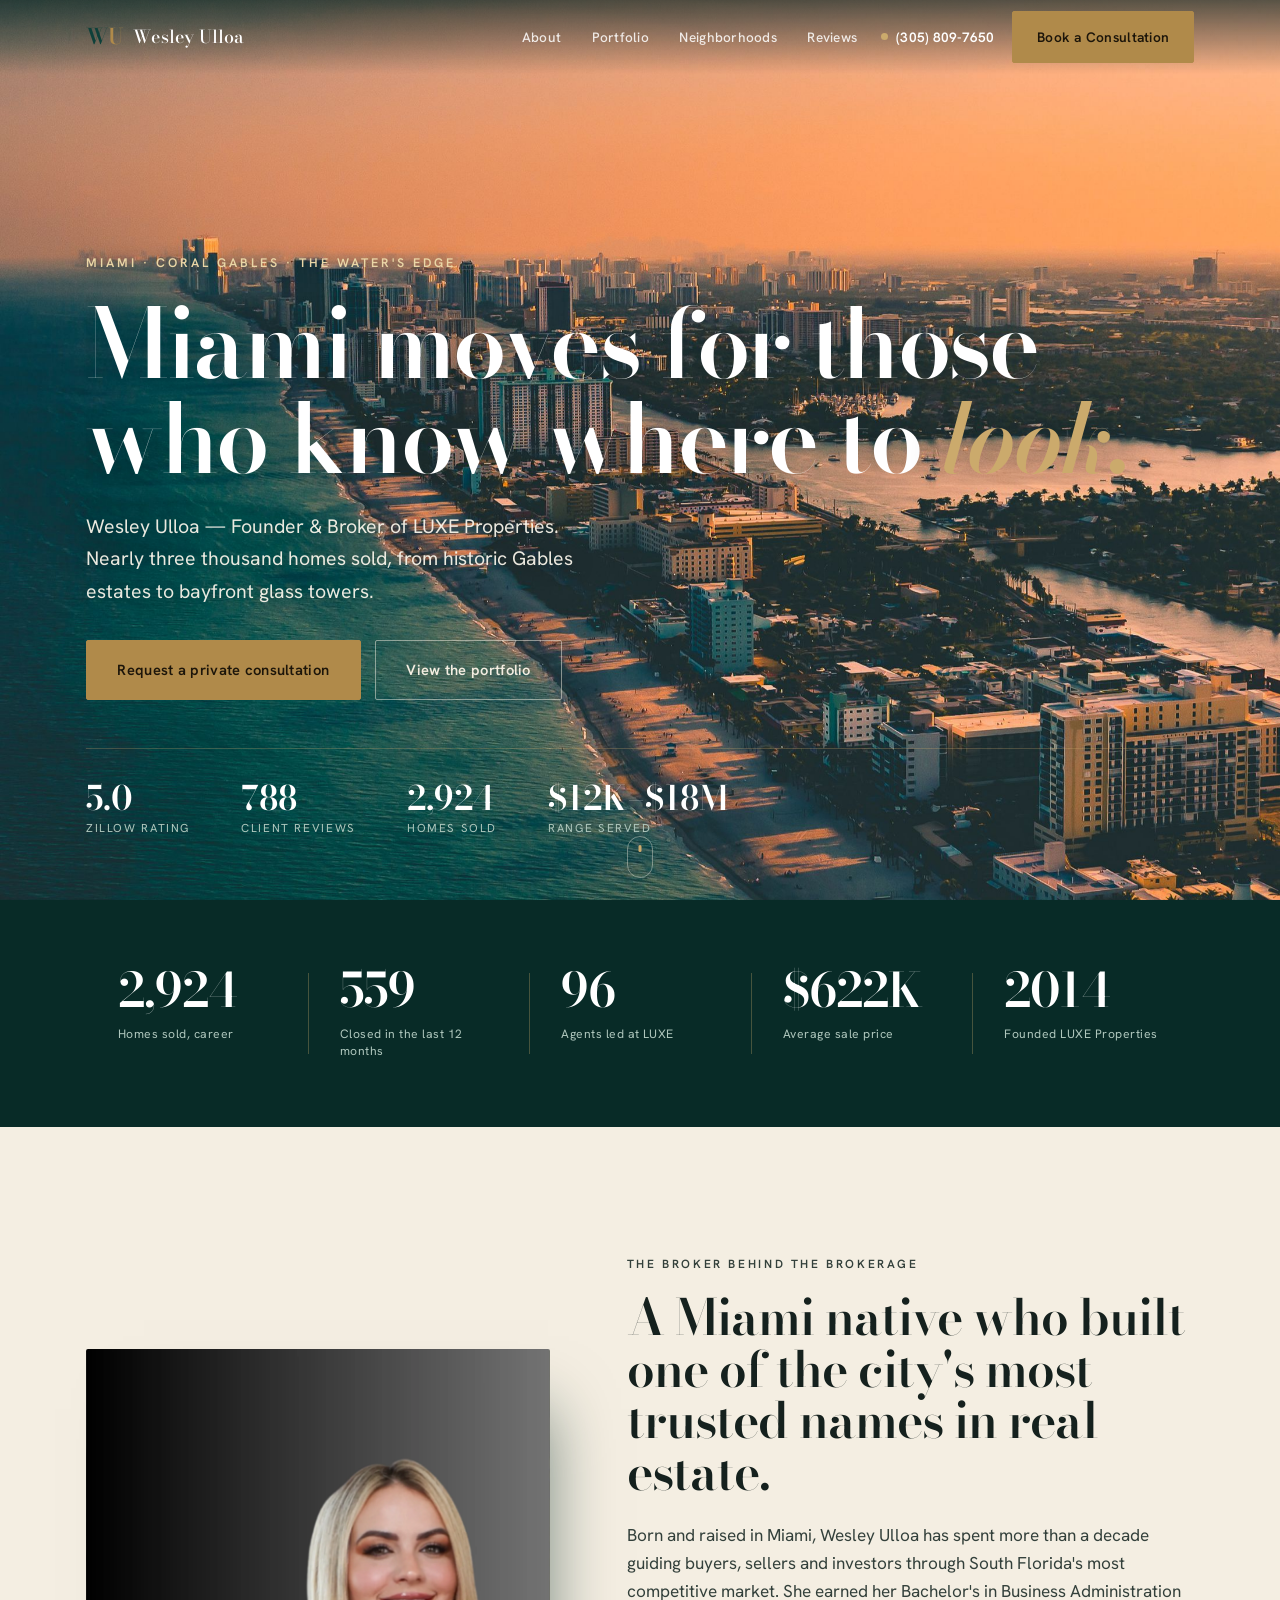
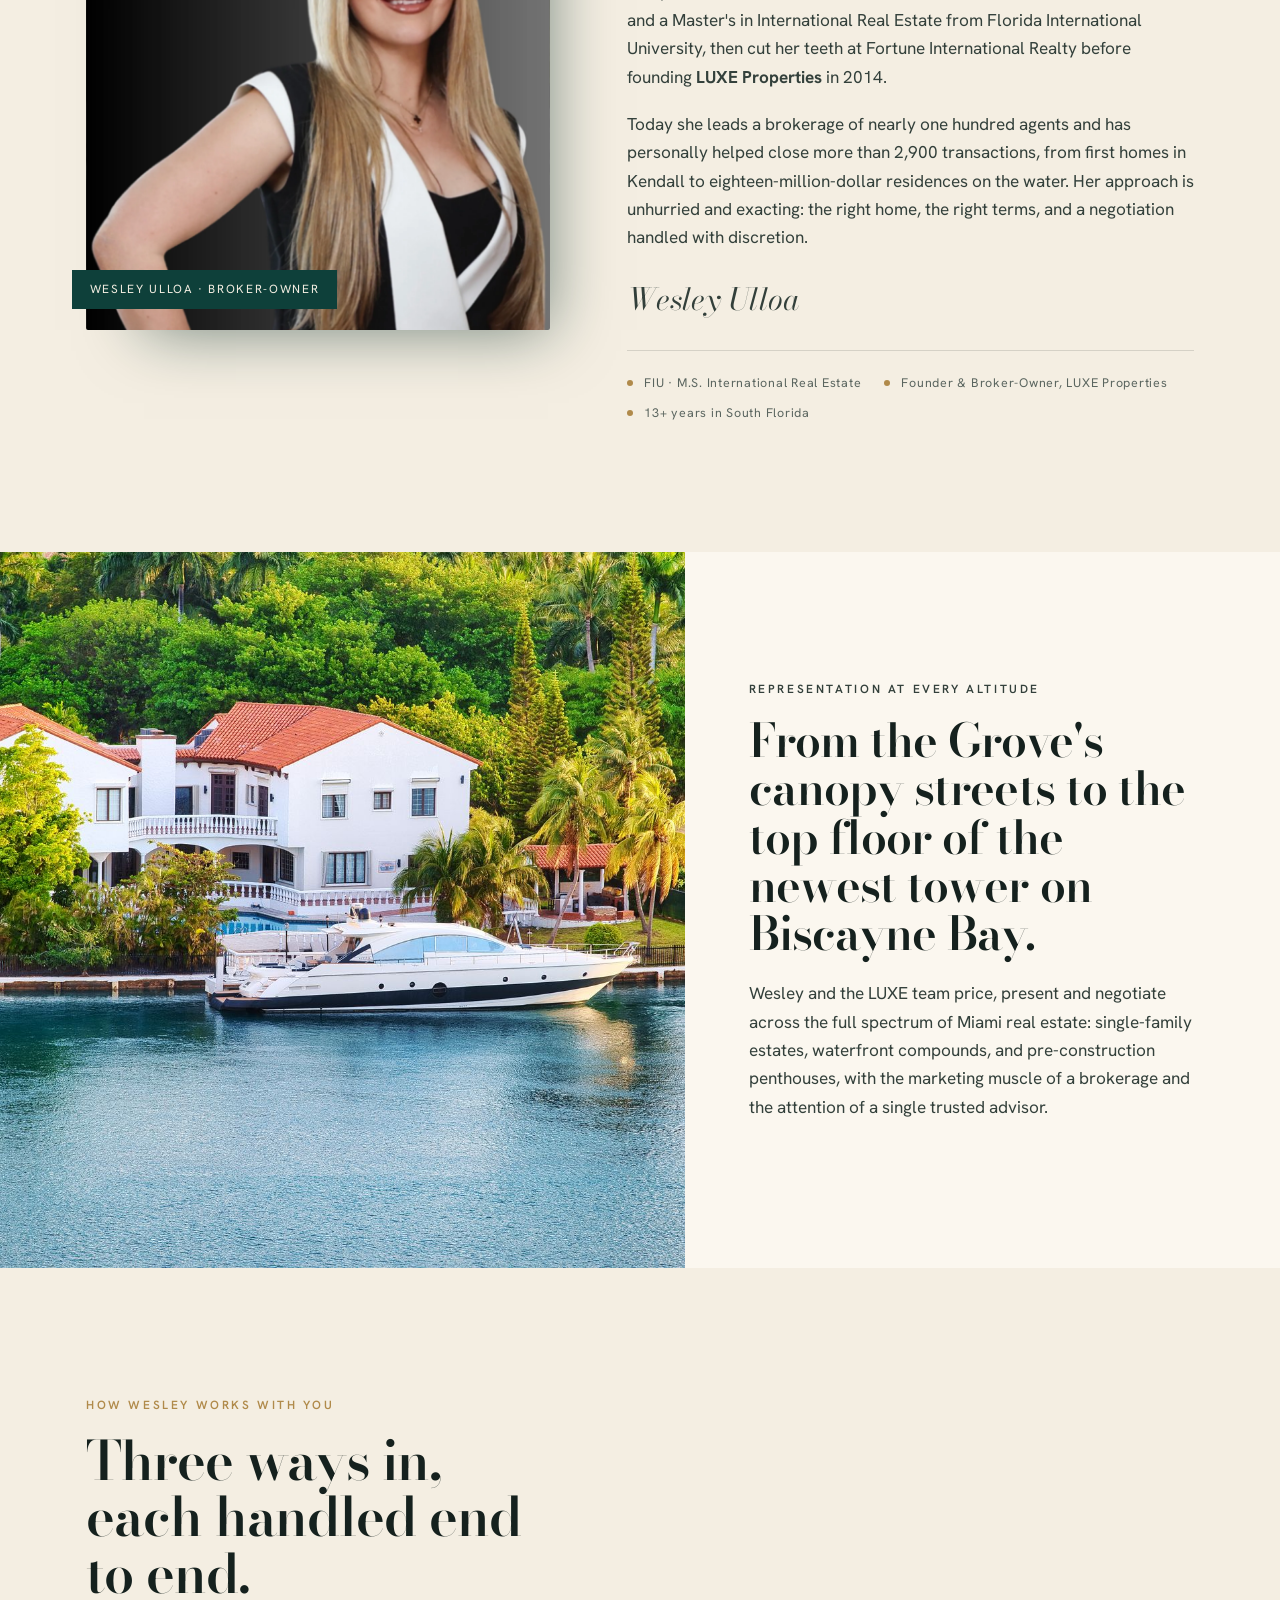
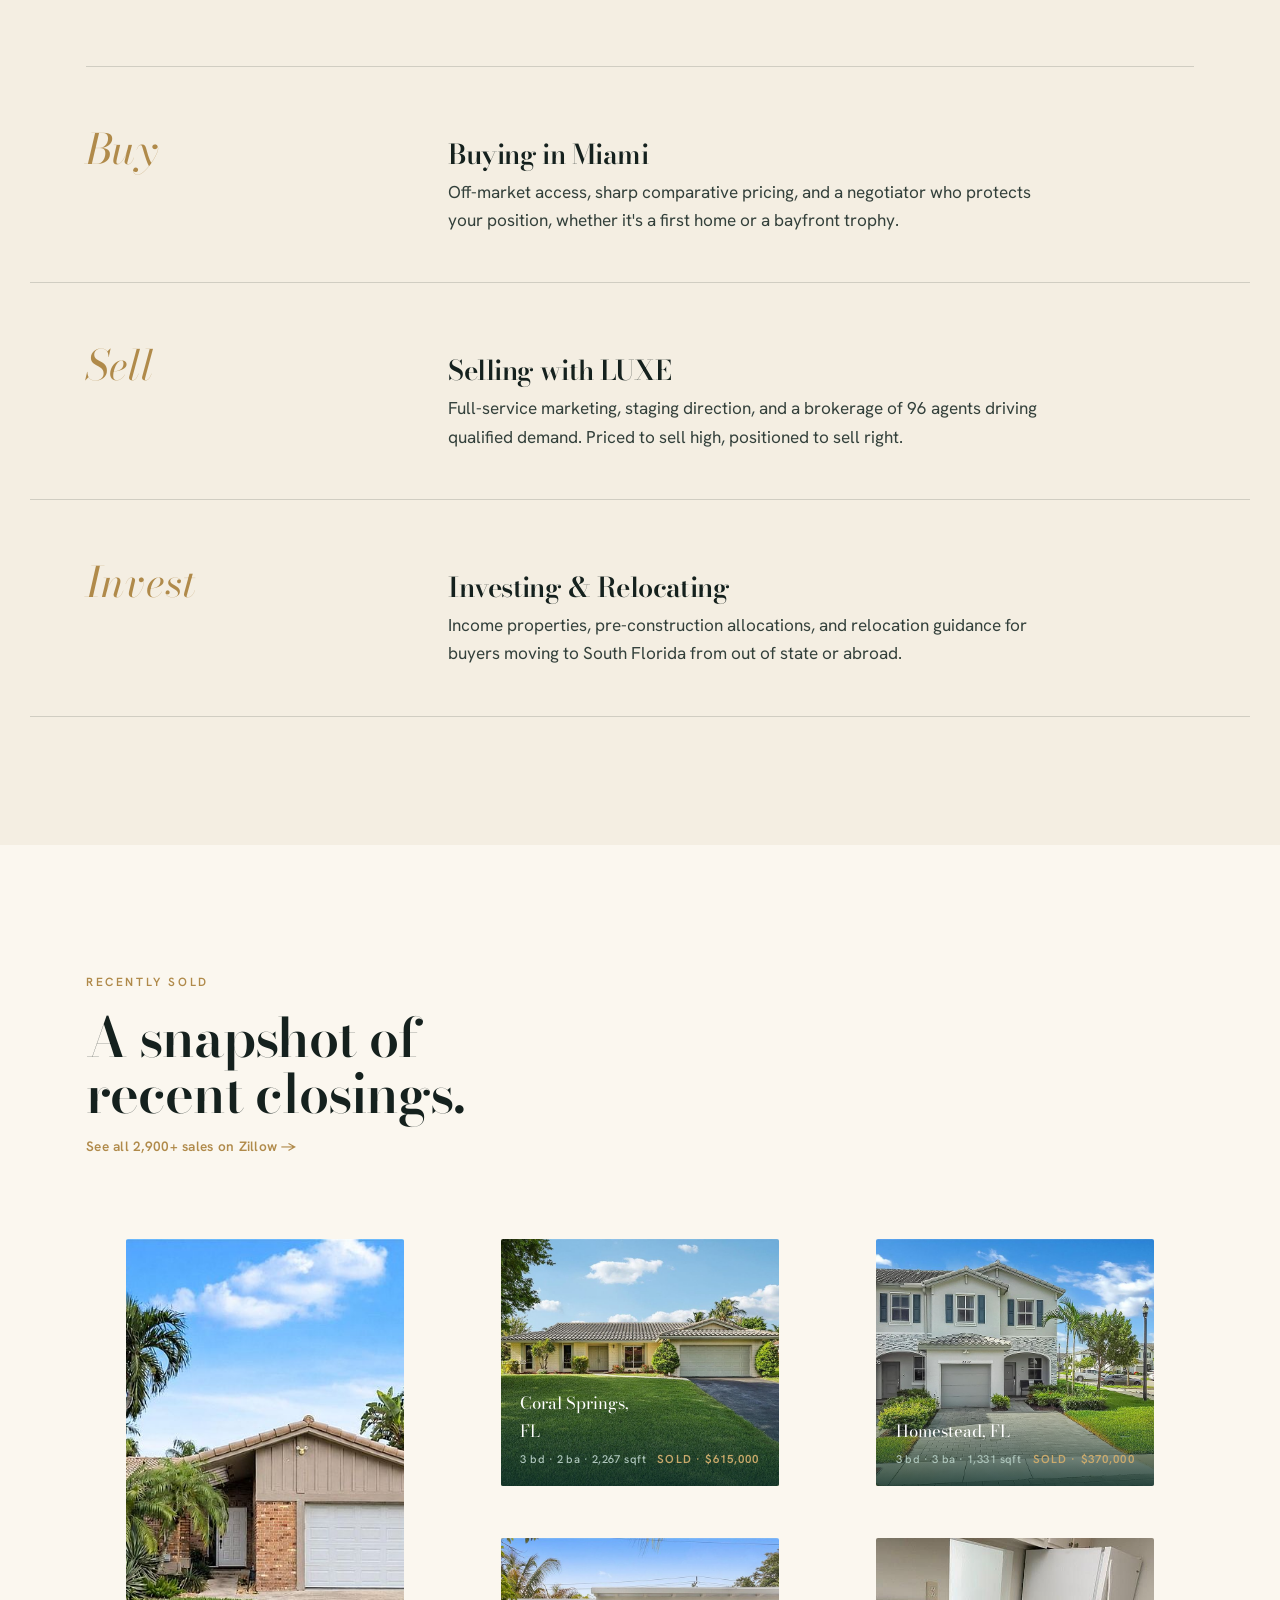
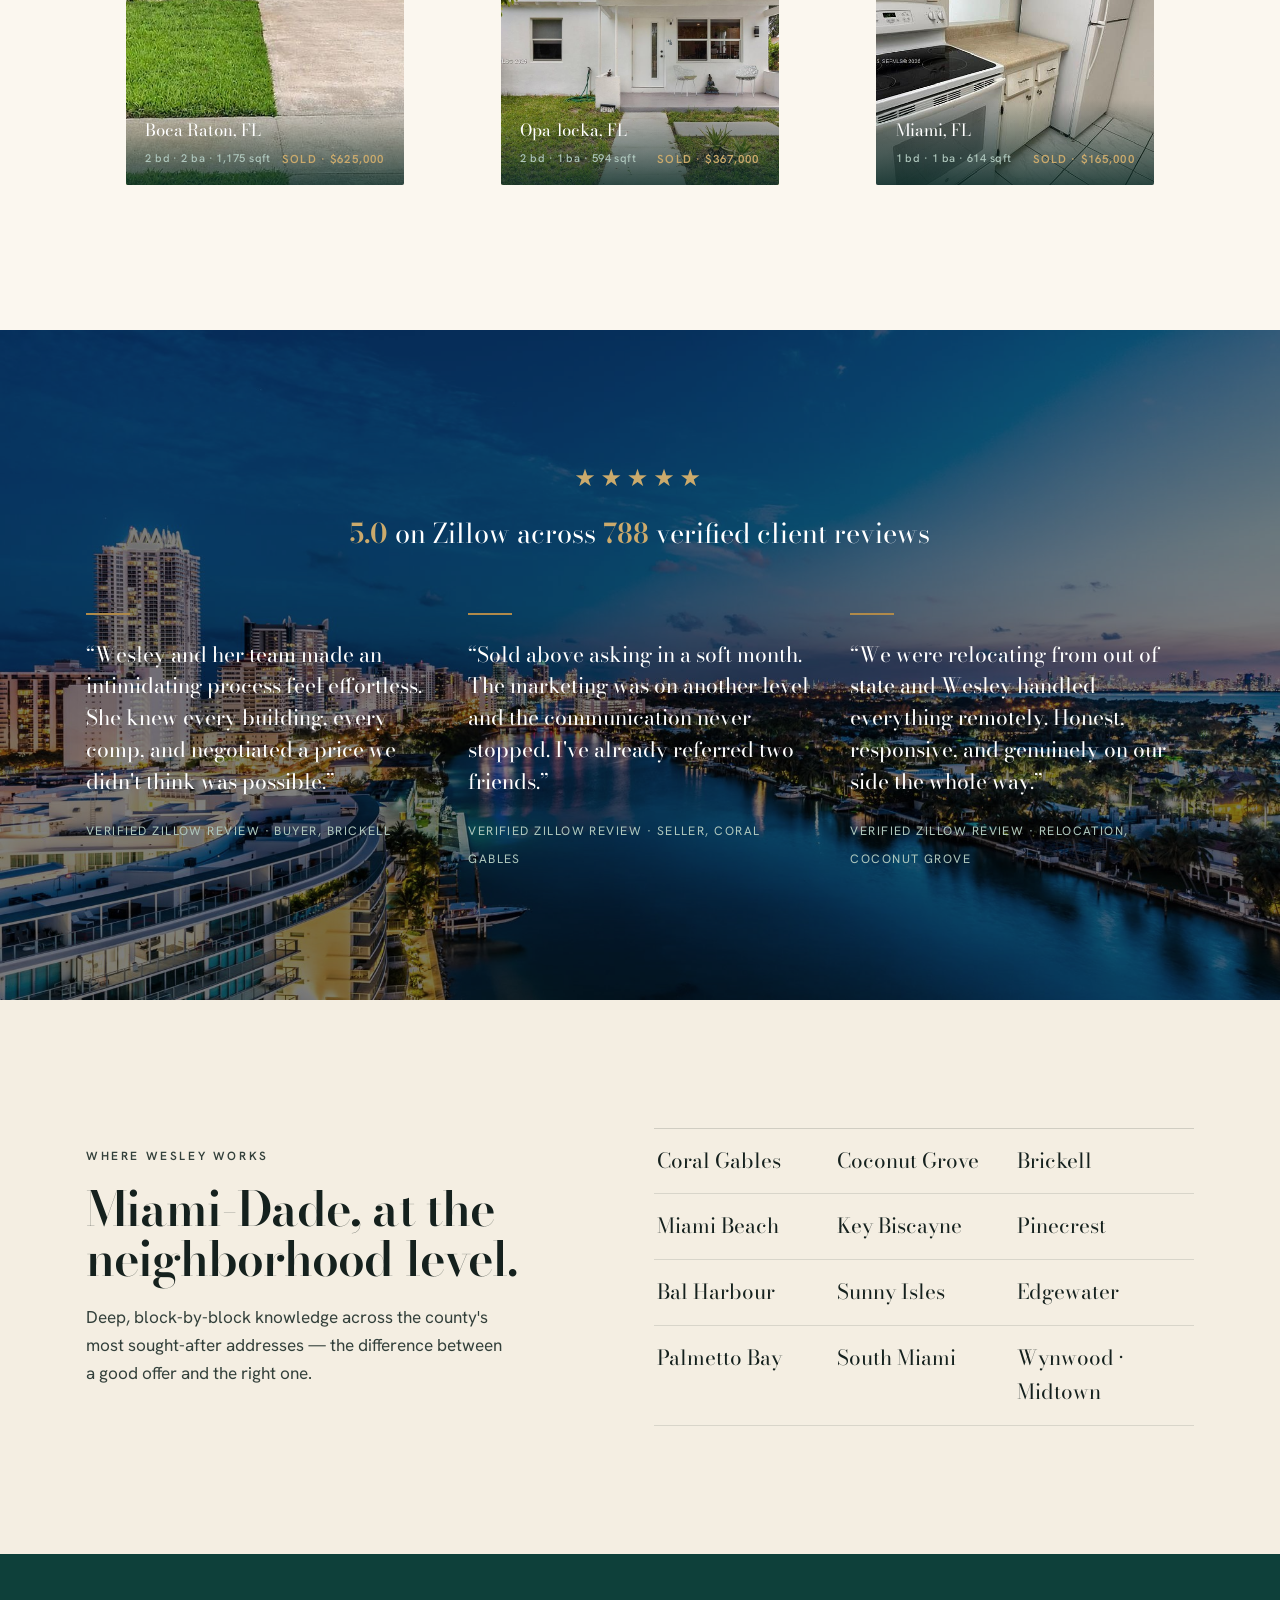
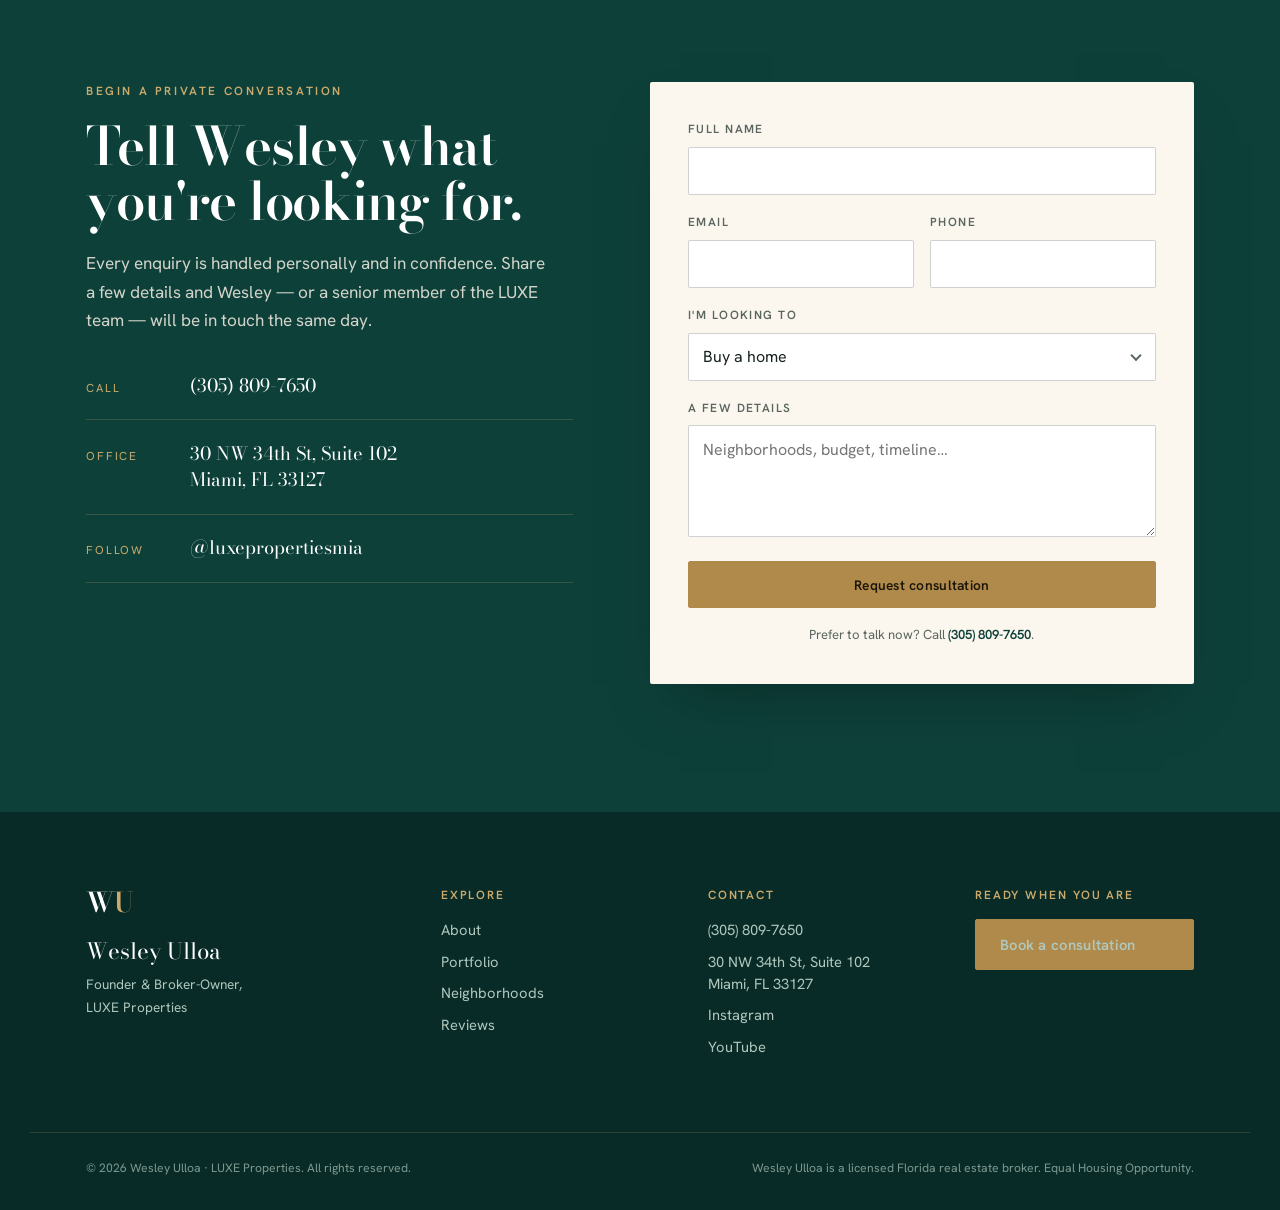
==== commit 48dbe8f0: "Swap portfolio to real recent sales from Zillow Replace stock "Selected representations" with 5 real" ====
--- a/index.html
+++ b/index.html
@@ -171,39 +171,35 @@
   </div>
 </section>
 
-<!-- ============ PORTFOLIO ============ -->
-<!-- REPLACE these six images + captions with Wesley's real active/sold listings -->
+<!-- ============ RECENTLY SOLD ============ -->
+<!-- Real recent closings pulled from Wesley's Zillow team profile (Aug 2026). Refresh periodically. -->
 <section class="portfolio" id="portfolio">
   <div class="wrap">
     <header class="section-head reveal">
-      <p class="kicker">Selected representations</p>
-      <h2>A sense of the homes.</h2>
-      <p class="section-note">Shown for presentation — replace with current LUXE listings.</p>
+      <p class="kicker">Recently sold</p>
+      <h2>A snapshot of recent closings.</h2>
+      <p class="section-note"><a href="https://www.zillow.com/profile/WesleyUlloaLUXE" target="_blank" rel="noopener">See all 2,900+ sales on Zillow &rarr;</a></p>
     </header>
     <div class="port-grid">
       <figure class="port-item port-tall reveal">
-        <img src="assets/prop-1.jpg" alt="Modern glass waterfront residence with a private yacht dock" loading="lazy">
-        <figcaption><span>Bayfront Contemporary</span><span class="port-meta">Sunset Islands · For Sale</span></figcaption>
+        <img src="assets/sold-1.jpg" alt="Single-family home in Boca Raton, Florida, sold by Wesley Ulloa" loading="lazy">
+        <figcaption><span>Boca Raton, FL<small>2 bd · 2 ba · 1,175 sqft</small></span><span class="port-meta">Sold · $625,000</span></figcaption>
       </figure>
       <figure class="port-item reveal">
-        <img src="assets/prop-4.jpg" alt="Marble-clad modern living room with designer furnishings" loading="lazy">
-        <figcaption><span>Sky Residence</span><span class="port-meta">Brickell · Represented Buyer</span></figcaption>
+        <img src="assets/sold-2.jpg" alt="Ranch-style home in Coral Springs, Florida, sold by Wesley Ulloa" loading="lazy">
+        <figcaption><span>Coral Springs, FL<small>3 bd · 2 ba · 2,267 sqft</small></span><span class="port-meta">Sold · $615,000</span></figcaption>
       </figure>
       <figure class="port-item reveal">
-        <img src="assets/prop-3.jpg" alt="Modern white two-storey waterfront home framed by palms" loading="lazy">
-        <figcaption><span>Coastal Modern</span><span class="port-meta">Bay Harbor · Sold</span></figcaption>
+        <img src="assets/sold-3.jpg" alt="Two-storey townhome in Homestead, Florida, sold by Wesley Ulloa" loading="lazy">
+        <figcaption><span>Homestead, FL<small>3 bd · 3 ba · 1,331 sqft</small></span><span class="port-meta">Sold · $370,000</span></figcaption>
       </figure>
       <figure class="port-item reveal">
-        <img src="assets/prop-5.jpg" alt="Bright modern kitchen and living space with warm wood accents" loading="lazy">
-        <figcaption><span>Waterline Penthouse</span><span class="port-meta">Edgewater · For Sale</span></figcaption>
-      </figure>
-      <figure class="port-item port-wide reveal">
-        <img src="assets/prop-2.jpg" alt="Grand estate with resort-style pool and mature palms" loading="lazy">
-        <figcaption><span>Gables Estate</span><span class="port-meta">Coral Gables · Represented Seller</span></figcaption>
+        <img src="assets/sold-4.jpg" alt="Bungalow in Opa-locka, Florida, sold by Wesley Ulloa" loading="lazy">
+        <figcaption><span>Opa-locka, FL<small>2 bd · 1 ba · 594 sqft</small></span><span class="port-meta">Sold · $367,000</span></figcaption>
       </figure>
       <figure class="port-item reveal">
-        <img src="assets/prop-6.jpg" alt="Airy neutral-toned living room with floor-to-ceiling light" loading="lazy">
-        <figcaption><span>Garden Villa</span><span class="port-meta">Coconut Grove · Sold</span></figcaption>
+        <img src="assets/sold-5.jpg" alt="Condo residence in Miami, Florida, sold by Wesley Ulloa" loading="lazy">
+        <figcaption><span>Miami, FL<small>1 bd · 1 ba · 614 sqft</small></span><span class="port-meta">Sold · $165,000</span></figcaption>
       </figure>
     </div>
   </div>
--- a/css/style.css
+++ b/css/style.css
@@ -208,7 +208,11 @@
   background:linear-gradient(180deg,rgba(8,43,39,0),rgba(8,43,39,.82));
   font-family:var(--serif);font-size:1.05rem}
 .port-item .port-meta{font-family:var(--sans);font-size:.72rem;letter-spacing:.1em;text-transform:uppercase;
-  color:var(--brass-lt);font-weight:600;text-align:right}
+  color:var(--brass-lt);font-weight:600;text-align:right;white-space:nowrap}
+.port-item figcaption small{display:block;font-family:var(--sans);font-size:.7rem;letter-spacing:.04em;
+  color:var(--on-teal-dim);font-weight:500;margin-top:.25rem;text-transform:none}
+.section-note a{color:var(--brass);font-weight:600;letter-spacing:.02em}
+@media (hover:hover){.section-note a:hover{color:var(--ink)}}
 @media (hover:hover){.port-item:hover img{transform:scale(1.05)}}
 
 /* ---------- Reviews / dusk band ---------- */
@@ -302,14 +306,13 @@
   .port-grid{grid-template-columns:1fr 1fr}
 }
 @media (min-width:960px){
-  .port-grid{grid-template-columns:repeat(4,1fr);grid-auto-rows:clamp(190px,20vw,260px)}
+  .port-grid{grid-template-columns:repeat(3,1fr);grid-auto-rows:clamp(210px,22vw,290px)}
   .port-item img{aspect-ratio:auto}
   .port-item:nth-child(1){grid-column:1;grid-row:1 / span 2}
   .port-item:nth-child(2){grid-column:2;grid-row:1}
-  .port-item:nth-child(3){grid-column:3 / span 2;grid-row:1}
+  .port-item:nth-child(3){grid-column:3;grid-row:1}
   .port-item:nth-child(4){grid-column:2;grid-row:2}
   .port-item:nth-child(5){grid-column:3;grid-row:2}
-  .port-item:nth-child(6){grid-column:4;grid-row:2}
 }
 @media (max-width:920px){
   .nav,.header-cta{display:none}
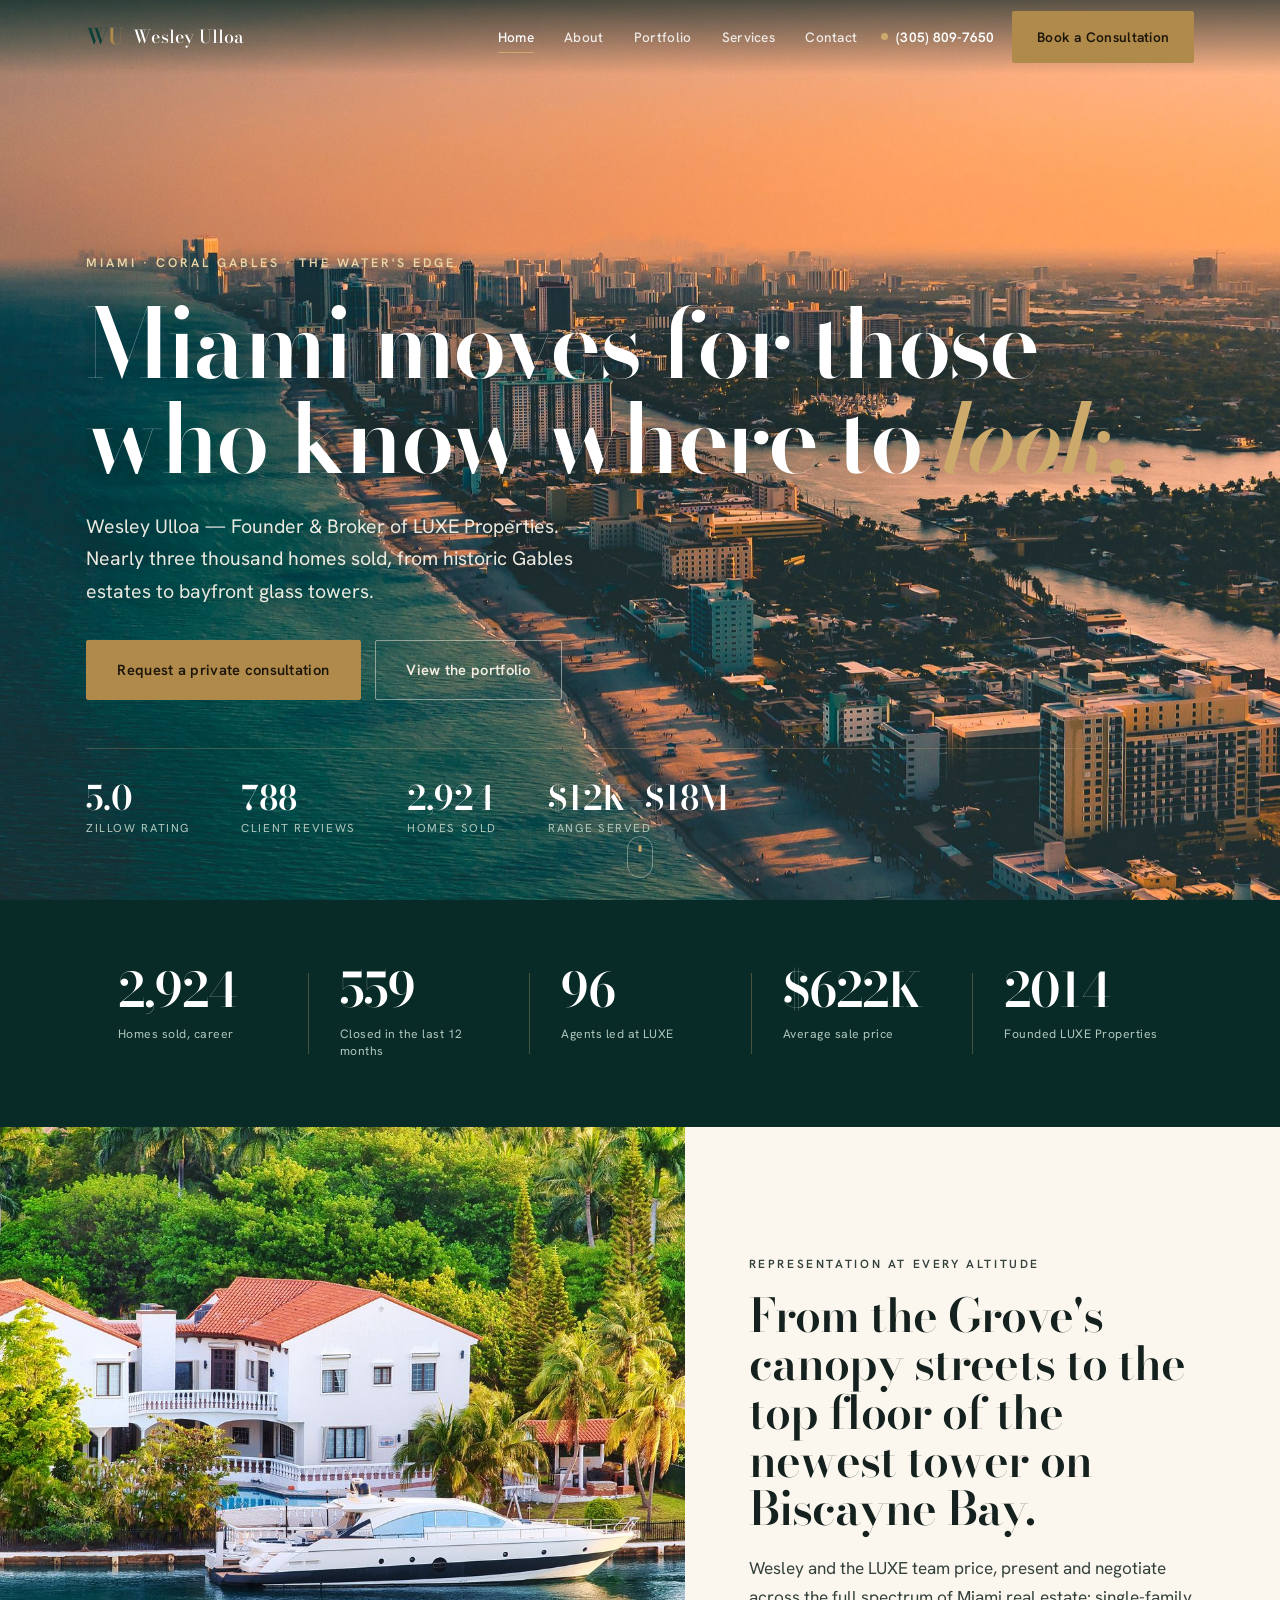
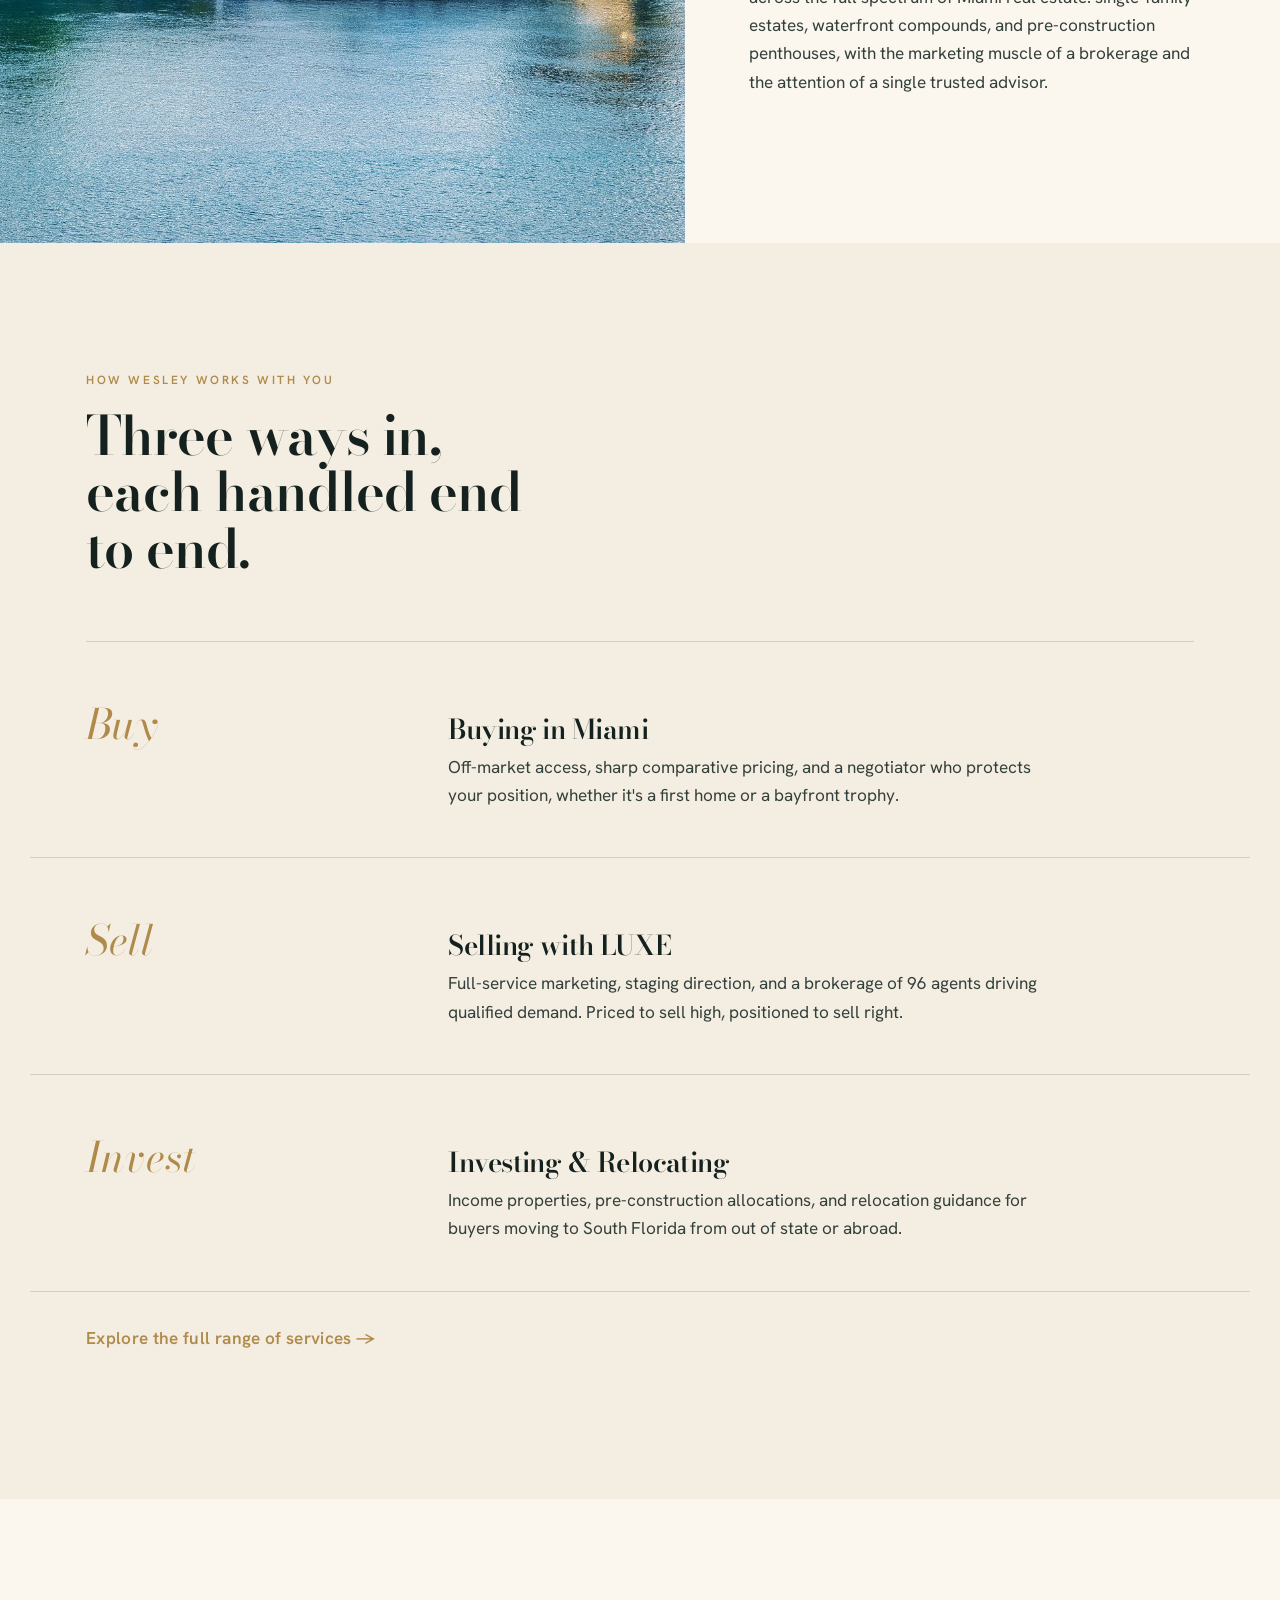
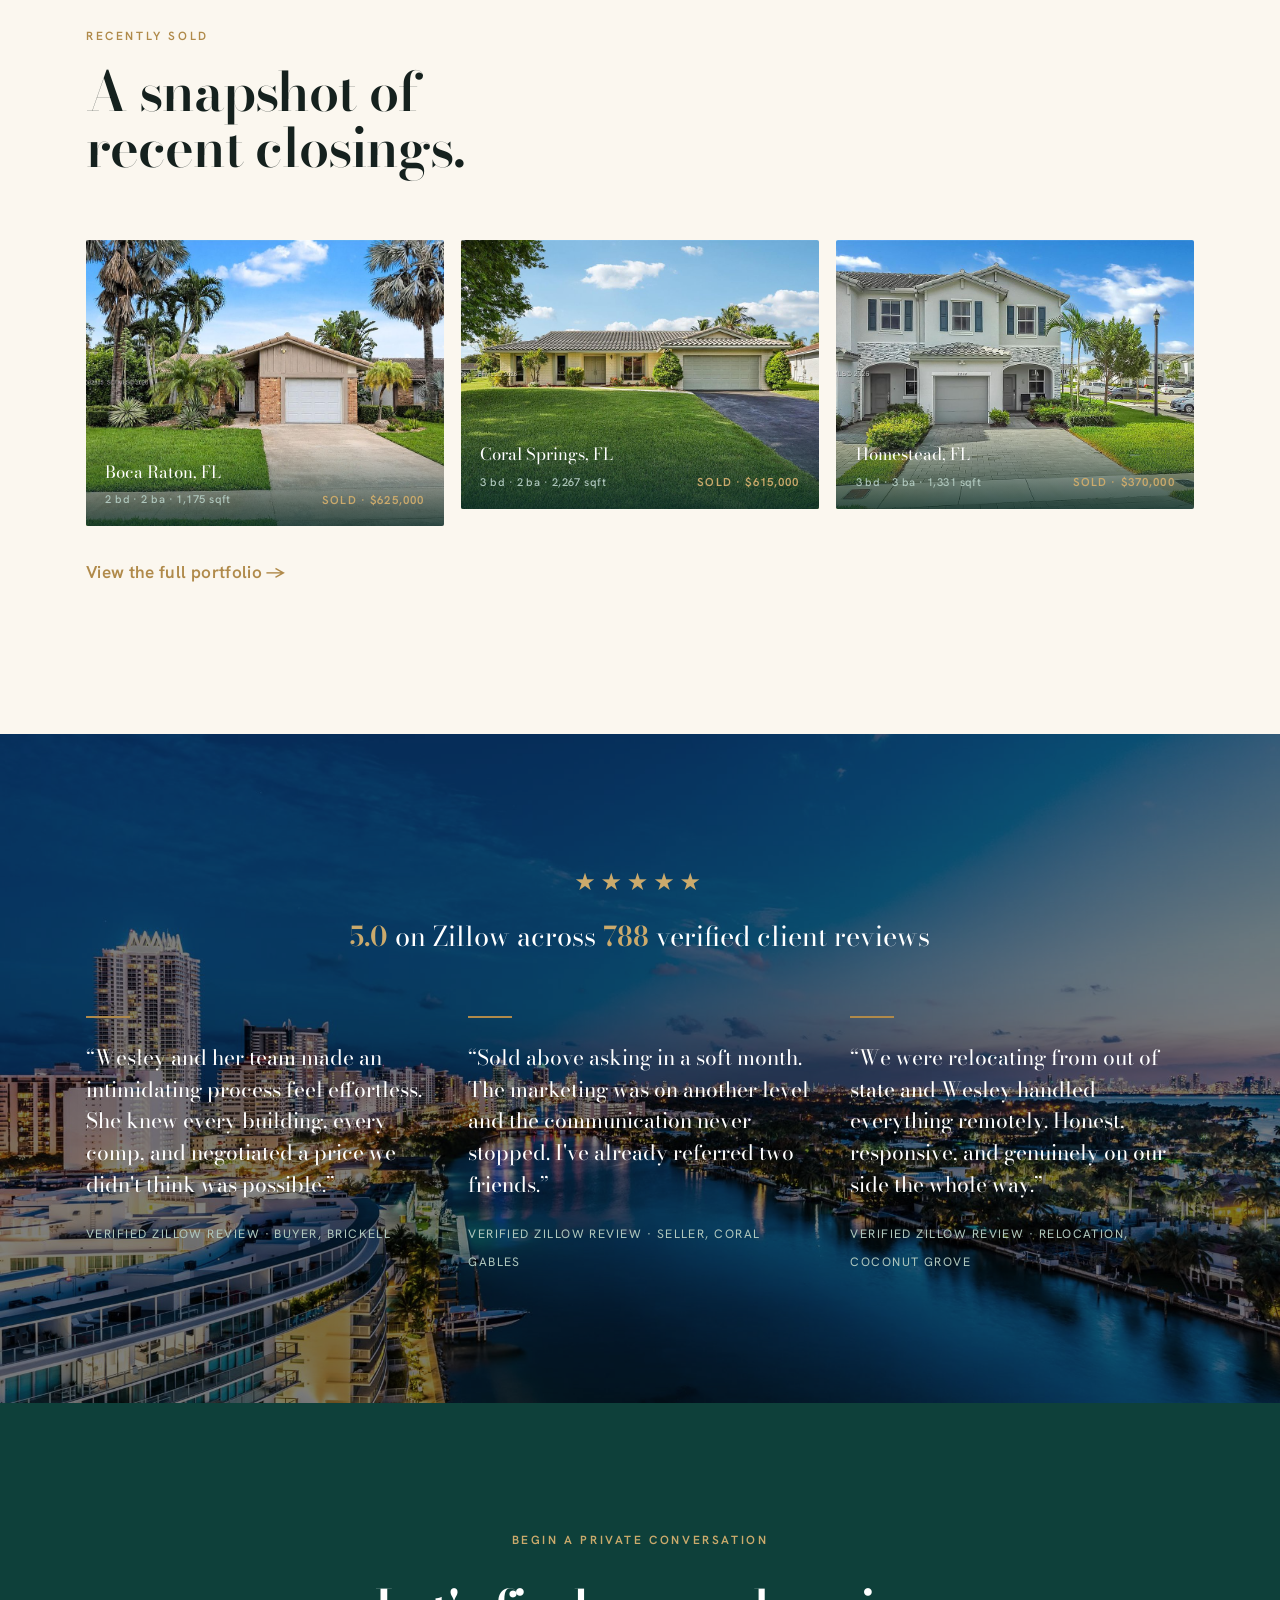
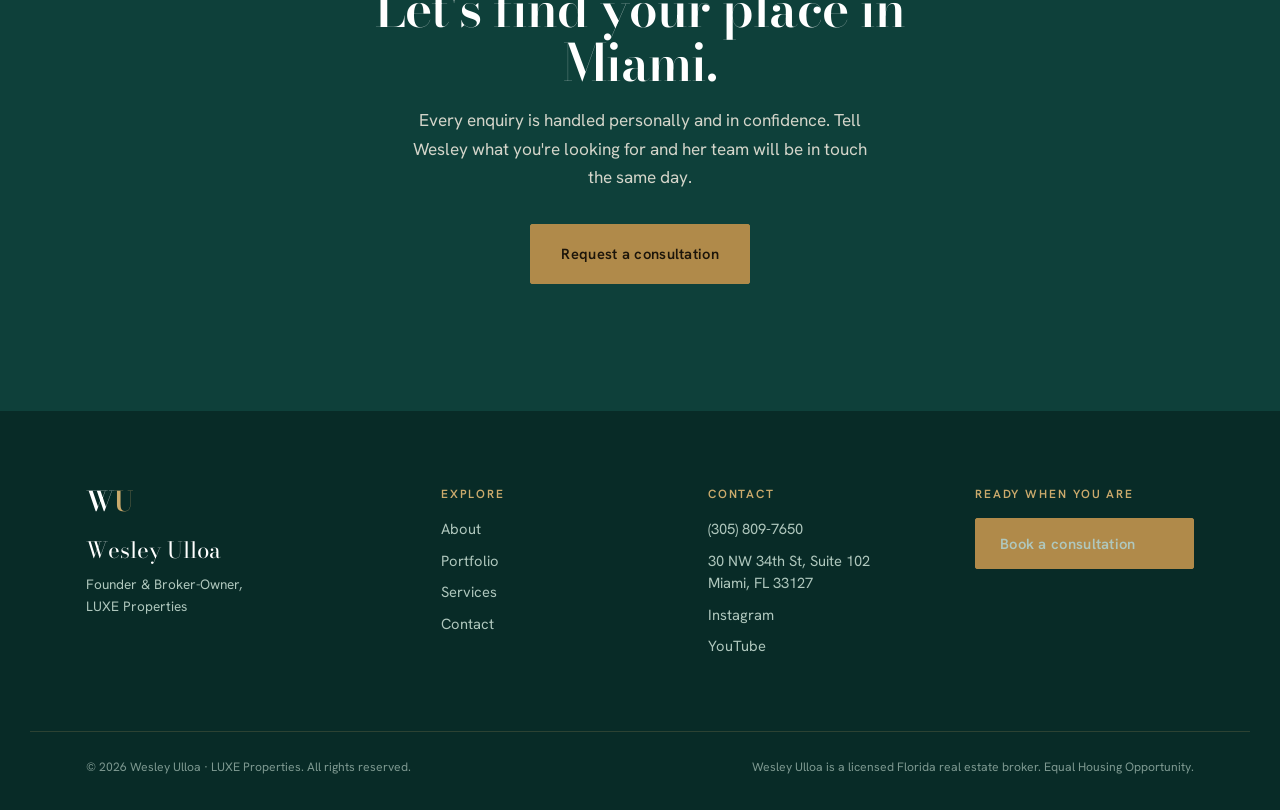
==== commit b90cdd73: "Convert to 5-page site (Home / About / Portfolio / Services / Contact) - Shared header/footer + page" ====
--- a/index.html
+++ b/index.html
@@ -1,21 +1,20 @@
 <!DOCTYPE html>
-<!--
-  DIRECTION CONTRACT — "Bayfront Atelier"  (Mode: Persuade)
-  THESIS: A Miami luxury broker as a bayfront atelier — drenched deep bay-teal editorial that
-          refuses the cream + Playfair + gold luxury-real-estate template.
-  OWN-WORLD: Bay-teal owns hero/ribbon/dusk-band/footer; bone carries reading sections; brass is a
-          hairline/mark/button only. Bodoni Moda display + Hanken Grotesk body. Real Miami waterfront photos.
-  STORY: Affluent buyer/seller reads caliber, trusts proof (2,924 sales · 5.0/788 · 96 agents), books a consult.
-  FIRST VIEWPORT: full-bleed turquoise Miami aerial under teal wash; oversized Bodoni headline lower-left;
-          name + role + one-line proof; brass "Request a private consultation" + ghost "View the portfolio".
-  NOTE: Portfolio photos are illustrative stock — replace with Wesley's real listings (see comments).
--->
 <html lang="en">
 <head>
 <meta charset="UTF-8">
 <meta name="viewport" content="width=device-width, initial-scale=1">
 <title>Wesley Ulloa — Miami Luxury Real Estate | Founder, LUXE Properties</title>
-<meta name="description" content="Wesley Ulloa, Founder & Broker of LUXE Properties. Miami luxury real estate from Coral Gables to the water's edge — 2,900+ homes sold, 5.0★ across 788 reviews. Request a private consultation.">
+<meta name="description" content="Wesley Ulloa, Founder & Broker of LUXE Properties. Miami luxury real estate from Coral Gables to the water's edge — 2,900+ homes sold, 5.0★ across 788 reviews.">
+<link rel="canonical" href="https://anmtal.github.io/Wesley-Ulloa-Realty/">
+<meta name="theme-color" content="#0E403A">
+<meta property="og:type" content="website">
+<meta property="og:title" content="Wesley Ulloa — Miami Luxury Real Estate | Founder, LUXE Properties">
+<meta property="og:description" content="Wesley Ulloa, Founder & Broker of LUXE Properties. Miami luxury real estate from Coral Gables to the water's edge — 2,900+ homes sold, 5.0★ across 788 reviews.">
+<meta property="og:url" content="https://anmtal.github.io/Wesley-Ulloa-Realty/">
+<meta property="og:image" content="https://anmtal.github.io/Wesley-Ulloa-Realty/assets/hero-miami.jpg">
+<meta name="twitter:card" content="summary_large_image">
+<meta name="twitter:title" content="Wesley Ulloa — Miami Luxury Real Estate | Founder, LUXE Properties">
+<meta name="twitter:description" content="Wesley Ulloa, Founder & Broker of LUXE Properties. Miami luxury real estate from Coral Gables to the water's edge — 2,900+ homes sold, 5.0★ across 788 reviews.">
 <link rel="icon" href="assets/favicon.svg" type="image/svg+xml">
 <link rel="preconnect" href="https://fonts.googleapis.com">
 <link rel="preconnect" href="https://fonts.gstatic.com" crossorigin>
@@ -23,64 +22,48 @@
 <link rel="stylesheet" href="css/style.css">
 </head>
 <body>
-
 <a class="skip-link" href="#main">Skip to content</a>
-
-<!-- ============ HEADER ============ -->
 <header class="site-header" id="siteHeader">
   <div class="wrap header-inner">
-    <a href="#" class="brand" aria-label="Wesley Ulloa — home">
+    <a href="index.html" class="brand" aria-label="Wesley Ulloa — home">
       <span class="brand-mark" aria-hidden="true">W<span>U</span></span>
       <span class="brand-name">Wesley&nbsp;Ulloa</span>
     </a>
     <nav class="nav" aria-label="Primary">
-      <a href="#about">About</a>
-      <a href="#portfolio">Portfolio</a>
-      <a href="#areas">Neighborhoods</a>
-      <a href="#reviews">Reviews</a>
+      <a href="index.html" aria-current="page">Home</a>
+      <a href="about.html">About</a>
+      <a href="portfolio.html">Portfolio</a>
+      <a href="services.html">Services</a>
+      <a href="contact.html">Contact</a>
     </nav>
     <div class="header-cta">
-      <a href="tel:+13058097650" class="header-phone" aria-label="Call Wesley Ulloa">
-        <span class="dot" aria-hidden="true"></span>(305)&nbsp;809-7650
-      </a>
-      <a href="#contact" class="btn btn-brass">Book a Consultation</a>
+      <a href="tel:+13058097650" class="header-phone" aria-label="Call Wesley Ulloa"><span class="dot" aria-hidden="true"></span>(305)&nbsp;809-7650</a>
+      <a href="contact.html" class="btn btn-brass">Book a Consultation</a>
     </div>
-    <button class="nav-toggle" id="navToggle" aria-label="Open menu" aria-expanded="false" aria-controls="mobileNav">
-      <span></span><span></span><span></span>
-    </button>
+    <button class="nav-toggle" id="navToggle" aria-label="Open menu" aria-expanded="false" aria-controls="mobileNav"><span></span><span></span><span></span></button>
   </div>
 </header>
-
-<!-- Mobile drawer -->
 <div class="mobile-nav" id="mobileNav" hidden>
   <nav aria-label="Mobile">
-    <a href="#about">About</a>
-    <a href="#portfolio">Portfolio</a>
-    <a href="#areas">Neighborhoods</a>
-    <a href="#reviews">Reviews</a>
-    <a href="#contact">Contact</a>
+    <a href="index.html">Home</a>
+    <a href="about.html">About</a>
+    <a href="portfolio.html">Portfolio</a>
+    <a href="services.html">Services</a>
+    <a href="contact.html">Contact</a>
   </nav>
   <a href="tel:+13058097650" class="btn btn-ghost-teal">Call (305) 809-7650</a>
 </div>
 
 <main id="main">
-
-<!-- ============ HERO ============ -->
 <section class="hero">
-  <div class="hero-media">
-    <img src="assets/hero-miami.jpg" alt="Aerial view of Miami Beach and the turquoise Atlantic coastline at golden hour" fetchpriority="high">
-    <div class="hero-wash"></div>
-  </div>
+  <div class="hero-media"><img src="assets/hero-miami.jpg" alt="Aerial view of Miami Beach and the turquoise Atlantic coastline at golden hour" fetchpriority="high"><div class="hero-wash"></div></div>
   <div class="wrap hero-inner">
     <p class="hero-eyebrow reveal">Miami · Coral Gables · The Water's Edge</p>
-    <h1 class="hero-title">
-      <span class="reveal-line"><span>Miami moves for those</span></span>
-      <span class="reveal-line"><span>who know where to <em>look.</em></span></span>
-    </h1>
+    <h1 class="hero-title"><span class="reveal-line"><span>Miami moves for those</span></span><span class="reveal-line"><span>who know where to <em>look.</em></span></span></h1>
     <p class="hero-lede reveal">Wesley Ulloa — Founder &amp; Broker of LUXE Properties. Nearly three thousand homes sold, from historic Gables estates to bayfront glass towers.</p>
     <div class="hero-actions reveal">
-      <a href="#contact" class="btn btn-brass btn-lg">Request a private consultation</a>
-      <a href="#portfolio" class="btn btn-ghost btn-lg">View the portfolio</a>
+      <a href="contact.html" class="btn btn-brass btn-lg">Request a private consultation</a>
+      <a href="portfolio.html" class="btn btn-ghost btn-lg">View the portfolio</a>
     </div>
     <ul class="hero-proof reveal" aria-label="Credentials">
       <li><strong>5.0</strong><span>Zillow rating</span></li>
@@ -89,11 +72,9 @@
       <li><strong>$12K–$18M</strong><span>range served</span></li>
     </ul>
   </div>
-  <a href="#ribbon" class="scroll-cue" aria-label="Scroll down"><span></span></a>
+  <a href="#services" class="scroll-cue" aria-label="Scroll down"><span></span></a>
 </section>
-
-<!-- ============ STAT RIBBON (drenched teal) ============ -->
-<section class="ribbon" id="ribbon" aria-label="Track record">
+<section class="ribbon" aria-label="Track record">
   <div class="wrap ribbon-inner">
     <div class="ribbon-item reveal"><span class="num">2,924</span><span class="cap">Homes sold, career</span></div>
     <div class="ribbon-item reveal"><span class="num">559</span><span class="cap">Closed in the last 12 months</span></div>
@@ -102,212 +83,60 @@
     <div class="ribbon-item reveal"><span class="num">2014</span><span class="cap">Founded LUXE Properties</span></div>
   </div>
 </section>
-
-<!-- ============ ABOUT ============ -->
-<section class="about" id="about">
-  <div class="wrap about-grid">
-    <div class="about-portrait reveal">
-      <!-- Real studio portrait provided by the client -->
-      <img src="assets/potrait.webp" alt="Studio portrait of Wesley Ulloa, Founder and Broker-Owner of LUXE Properties">
-      <span class="portrait-tag">Wesley Ulloa · Broker-Owner</span>
-    </div>
-    <div class="about-copy">
-      <p class="kicker reveal">The broker behind the brokerage</p>
-      <h2 class="reveal">A Miami native who built one of the city's most trusted names in real estate.</h2>
-      <p class="reveal">Born and raised in Miami, Wesley Ulloa has spent more than a decade guiding buyers, sellers and investors through South Florida's most competitive market. She earned her Bachelor's in Business Administration and a Master's in International Real Estate from Florida International University, then cut her teeth at Fortune International Realty before founding <strong>LUXE Properties</strong> in 2014.</p>
-      <p class="reveal">Today she leads a brokerage of nearly one hundred agents and has personally helped close more than 2,900 transactions, from first homes in Kendall to eighteen-million-dollar residences on the water. Her approach is unhurried and exacting: the right home, the right terms, and a negotiation handled with discretion.</p>
-      <p class="signature reveal">Wesley Ulloa</p>
-      <div class="about-credentials reveal">
-        <span>FIU · M.S. International Real Estate</span>
-        <span>Founder &amp; Broker-Owner, LUXE Properties</span>
-        <span>13+ years in South Florida</span>
-      </div>
-    </div>
-  </div>
-</section>
-
-<!-- ============ FEATURE / CALIBER ============ -->
 <section class="feature">
-  <div class="feature-media reveal">
-    <img src="assets/estate-feature.jpg" alt="White Mediterranean waterfront villa with a private dock and yacht on Biscayne Bay" loading="lazy">
-  </div>
+  <div class="feature-media reveal"><img src="assets/estate-feature.jpg" alt="White Mediterranean waterfront villa with a private dock and yacht on Biscayne Bay" loading="lazy"></div>
   <div class="feature-copy">
     <p class="kicker reveal">Representation at every altitude</p>
     <h2 class="reveal">From the Grove's canopy streets to the top floor of the newest tower on Biscayne Bay.</h2>
     <p class="reveal">Wesley and the LUXE team price, present and negotiate across the full spectrum of Miami real estate: single-family estates, waterfront compounds, and pre-construction penthouses, with the marketing muscle of a brokerage and the attention of a single trusted advisor.</p>
   </div>
 </section>
-
-<!-- ============ OFFERINGS ============ -->
-<section class="offerings" id="services">
+<section class="offerings section--bone" id="services">
   <div class="wrap">
-    <header class="section-head reveal">
-      <p class="kicker">How Wesley works with you</p>
-      <h2>Three ways in, each handled end to end.</h2>
-    </header>
+    <header class="section-head reveal"><p class="kicker">How Wesley works with you</p><h2>Three ways in, each handled end to end.</h2></header>
     <div class="offer-list">
-      <article class="offer reveal">
-        <span class="offer-index">Buy</span>
-        <div class="offer-body">
-          <h3>Buying in Miami</h3>
-          <p>Off-market access, sharp comparative pricing, and a negotiator who protects your position, whether it's a first home or a bayfront trophy.</p>
-        </div>
-      </article>
-      <article class="offer reveal">
-        <span class="offer-index">Sell</span>
-        <div class="offer-body">
-          <h3>Selling with LUXE</h3>
-          <p>Full-service marketing, staging direction, and a brokerage of 96 agents driving qualified demand. Priced to sell high, positioned to sell right.</p>
-        </div>
-      </article>
-      <article class="offer reveal">
-        <span class="offer-index">Invest</span>
-        <div class="offer-body">
-          <h3>Investing &amp; Relocating</h3>
-          <p>Income properties, pre-construction allocations, and relocation guidance for buyers moving to South Florida from out of state or abroad.</p>
-        </div>
-      </article>
+      <article class="offer reveal"><span class="offer-index">Buy</span><div class="offer-body"><h3>Buying in Miami</h3><p>Off-market access, sharp comparative pricing, and a negotiator who protects your position, whether it's a first home or a bayfront trophy.</p></div></article>
+      <article class="offer reveal"><span class="offer-index">Sell</span><div class="offer-body"><h3>Selling with LUXE</h3><p>Full-service marketing, staging direction, and a brokerage of 96 agents driving qualified demand. Priced to sell high, positioned to sell right.</p></div></article>
+      <article class="offer reveal"><span class="offer-index">Invest</span><div class="offer-body"><h3>Investing &amp; Relocating</h3><p>Income properties, pre-construction allocations, and relocation guidance for buyers moving to South Florida from out of state or abroad.</p></div></article>
     </div>
+    <p class="teaser-more reveal"><a href="services.html">Explore the full range of services &rarr;</a></p>
   </div>
 </section>
-
-<!-- ============ RECENTLY SOLD ============ -->
-<!-- Real recent closings pulled from Wesley's Zillow team profile (Aug 2026). Refresh periodically. -->
-<section class="portfolio" id="portfolio">
+<section class="portfolio section--ivory">
   <div class="wrap">
-    <header class="section-head reveal">
-      <p class="kicker">Recently sold</p>
-      <h2>A snapshot of recent closings.</h2>
-      <p class="section-note"><a href="https://www.zillow.com/profile/WesleyUlloaLUXE" target="_blank" rel="noopener">See all 2,900+ sales on Zillow &rarr;</a></p>
-    </header>
-    <div class="port-grid">
-      <figure class="port-item port-tall reveal">
-        <img src="assets/sold-1.jpg" alt="Single-family home in Boca Raton, Florida, sold by Wesley Ulloa" loading="lazy">
-        <figcaption><span>Boca Raton, FL<small>2 bd · 2 ba · 1,175 sqft</small></span><span class="port-meta">Sold · $625,000</span></figcaption>
-      </figure>
-      <figure class="port-item reveal">
-        <img src="assets/sold-2.jpg" alt="Ranch-style home in Coral Springs, Florida, sold by Wesley Ulloa" loading="lazy">
-        <figcaption><span>Coral Springs, FL<small>3 bd · 2 ba · 2,267 sqft</small></span><span class="port-meta">Sold · $615,000</span></figcaption>
-      </figure>
-      <figure class="port-item reveal">
-        <img src="assets/sold-3.jpg" alt="Two-storey townhome in Homestead, Florida, sold by Wesley Ulloa" loading="lazy">
-        <figcaption><span>Homestead, FL<small>3 bd · 3 ba · 1,331 sqft</small></span><span class="port-meta">Sold · $370,000</span></figcaption>
-      </figure>
-      <figure class="port-item reveal">
-        <img src="assets/sold-4.jpg" alt="Bungalow in Opa-locka, Florida, sold by Wesley Ulloa" loading="lazy">
-        <figcaption><span>Opa-locka, FL<small>2 bd · 1 ba · 594 sqft</small></span><span class="port-meta">Sold · $367,000</span></figcaption>
-      </figure>
-      <figure class="port-item reveal">
-        <img src="assets/sold-5.jpg" alt="Condo residence in Miami, Florida, sold by Wesley Ulloa" loading="lazy">
-        <figcaption><span>Miami, FL<small>1 bd · 1 ba · 614 sqft</small></span><span class="port-meta">Sold · $165,000</span></figcaption>
-      </figure>
+    <header class="section-head reveal"><p class="kicker">Recently sold</p><h2>A snapshot of recent closings.</h2></header>
+    <div class="sold-teaser">
+      <figure class="port-item reveal"><img src="assets/sold-1.jpg" alt="Boca Raton, FL home sold by Wesley Ulloa" loading="lazy"><figcaption><span>Boca Raton, FL<small>2 bd · 2 ba · 1,175 sqft</small></span><span class="port-meta">Sold · $625,000</span></figcaption></figure>
+      <figure class="port-item reveal"><img src="assets/sold-2.jpg" alt="Coral Springs, FL home sold by Wesley Ulloa" loading="lazy"><figcaption><span>Coral Springs, FL<small>3 bd · 2 ba · 2,267 sqft</small></span><span class="port-meta">Sold · $615,000</span></figcaption></figure>
+      <figure class="port-item reveal"><img src="assets/sold-3.jpg" alt="Homestead, FL home sold by Wesley Ulloa" loading="lazy"><figcaption><span>Homestead, FL<small>3 bd · 3 ba · 1,331 sqft</small></span><span class="port-meta">Sold · $370,000</span></figcaption></figure>
     </div>
+    <p class="teaser-more reveal"><a href="portfolio.html">View the full portfolio &rarr;</a></p>
   </div>
 </section>
-
-<!-- ============ REVIEWS / DUSK BAND ============ -->
-<section class="reviews" id="reviews">
+<section class="reviews">
   <div class="reviews-media"><img src="assets/dusk-band.jpg" alt="Miami skyline reflected on the water at blue hour" loading="lazy"><div class="reviews-wash"></div></div>
   <div class="wrap reviews-inner">
     <header class="reviews-head reveal">
       <div class="stars" aria-hidden="true">★★★★★</div>
       <p class="reviews-score"><strong>5.0</strong> on Zillow across <strong>788</strong> verified client reviews</p>
     </header>
-    <!-- REPLACE with Wesley's own verified Zillow reviews -->
     <div class="quote-row">
-      <blockquote class="quote reveal">
-        <p>“Wesley and her team made an intimidating process feel effortless. She knew every building, every comp, and negotiated a price we didn't think was possible.”</p>
-        <cite>Verified Zillow review · Buyer, Brickell</cite>
-      </blockquote>
-      <blockquote class="quote reveal">
-        <p>“Sold above asking in a soft month. The marketing was on another level and the communication never stopped. I've already referred two friends.”</p>
-        <cite>Verified Zillow review · Seller, Coral Gables</cite>
-      </blockquote>
-      <blockquote class="quote reveal">
-        <p>“We were relocating from out of state and Wesley handled everything remotely. Honest, responsive, and genuinely on our side the whole way.”</p>
-        <cite>Verified Zillow review · Relocation, Coconut Grove</cite>
-      </blockquote>
+      <blockquote class="quote reveal"><p>“Wesley and her team made an intimidating process feel effortless. She knew every building, every comp, and negotiated a price we didn't think was possible.”</p><cite>Verified Zillow review · Buyer, Brickell</cite></blockquote>
+      <blockquote class="quote reveal"><p>“Sold above asking in a soft month. The marketing was on another level and the communication never stopped. I've already referred two friends.”</p><cite>Verified Zillow review · Seller, Coral Gables</cite></blockquote>
+      <blockquote class="quote reveal"><p>“We were relocating from out of state and Wesley handled everything remotely. Honest, responsive, and genuinely on our side the whole way.”</p><cite>Verified Zillow review · Relocation, Coconut Grove</cite></blockquote>
     </div>
   </div>
 </section>
-
-<!-- ============ NEIGHBORHOODS ============ -->
-<section class="areas" id="areas">
-  <div class="wrap areas-grid">
-    <div class="areas-intro">
-      <p class="kicker reveal">Where Wesley works</p>
-      <h2 class="reveal">Miami-Dade, at the neighborhood level.</h2>
-      <p class="reveal">Deep, block-by-block knowledge across the county's most sought-after addresses — the difference between a good offer and the right one.</p>
-    </div>
-    <ul class="area-list reveal" aria-label="Neighborhoods served">
-      <li>Coral Gables</li>
-      <li>Coconut Grove</li>
-      <li>Brickell</li>
-      <li>Miami Beach</li>
-      <li>Key Biscayne</li>
-      <li>Pinecrest</li>
-      <li>Bal Harbour</li>
-      <li>Sunny Isles</li>
-      <li>Edgewater</li>
-      <li>Palmetto Bay</li>
-      <li>South Miami</li>
-      <li>Wynwood · Midtown</li>
-    </ul>
+<section class="section section--teal cta-band">
+  <div class="wrap">
+    <p class="kicker">Begin a private conversation</p>
+    <h2>Let's find your place in Miami.</h2>
+    <p>Every enquiry is handled personally and in confidence. Tell Wesley what you're looking for and her team will be in touch the same day.</p>
+    <a href="contact.html" class="btn btn-brass btn-lg">Request a consultation</a>
   </div>
 </section>
-
-<!-- ============ CONTACT ============ -->
-<section class="contact" id="contact">
-  <div class="wrap contact-grid">
-    <div class="contact-copy">
-      <p class="kicker reveal">Begin a private conversation</p>
-      <h2 class="reveal">Tell Wesley what you're looking for.</h2>
-      <p class="reveal">Every enquiry is handled personally and in confidence. Share a few details and Wesley — or a senior member of the LUXE team — will be in touch the same day.</p>
-      <ul class="contact-facts reveal">
-        <li><span>Call</span><a href="tel:+13058097650">(305) 809-7650</a></li>
-        <li><span>Office</span><address>30 NW 34th St, Suite 102<br>Miami, FL 33127</address></li>
-        <li><span>Follow</span><a href="https://www.instagram.com/luxepropertiesmia/" target="_blank" rel="noopener">@luxepropertiesmia</a></li>
-      </ul>
-    </div>
-    <form class="contact-form reveal" id="leadForm" novalidate>
-      <div class="field">
-        <label for="name">Full name</label>
-        <input id="name" name="name" type="text" autocomplete="name" required>
-      </div>
-      <div class="field-row">
-        <div class="field">
-          <label for="email">Email</label>
-          <input id="email" name="email" type="email" autocomplete="email" required>
-        </div>
-        <div class="field">
-          <label for="phone">Phone</label>
-          <input id="phone" name="phone" type="tel" autocomplete="tel">
-        </div>
-      </div>
-      <div class="field">
-        <label for="intent">I'm looking to</label>
-        <div class="select-wrap">
-          <select id="intent" name="intent">
-            <option>Buy a home</option>
-            <option>Sell a home</option>
-            <option>Invest / pre-construction</option>
-            <option>Relocate to Miami</option>
-          </select>
-        </div>
-      </div>
-      <div class="field">
-        <label for="message">A few details</label>
-        <textarea id="message" name="message" rows="4" placeholder="Neighborhoods, budget, timeline…"></textarea>
-      </div>
-      <button type="submit" class="btn btn-brass btn-block">Request consultation</button>
-      <p class="form-note" id="formNote" role="status" aria-live="polite">Prefer to talk now? Call <a href="tel:+13058097650">(305) 809-7650</a>.</p>
-    </form>
-  </div>
-</section>
-
 </main>
 
-<!-- ============ FOOTER ============ -->
 <footer class="site-footer">
   <div class="wrap footer-grid">
     <div class="footer-brand">
@@ -317,10 +146,10 @@
     </div>
     <div class="footer-col">
       <h3>Explore</h3>
-      <a href="#about">About</a>
-      <a href="#portfolio">Portfolio</a>
-      <a href="#areas">Neighborhoods</a>
-      <a href="#reviews">Reviews</a>
+      <a href="about.html">About</a>
+      <a href="portfolio.html">Portfolio</a>
+      <a href="services.html">Services</a>
+      <a href="contact.html">Contact</a>
     </div>
     <div class="footer-col">
       <h3>Contact</h3>
@@ -331,7 +160,7 @@
     </div>
     <div class="footer-col footer-cta">
       <h3>Ready when you are</h3>
-      <a href="#contact" class="btn btn-brass">Book a consultation</a>
+      <a href="contact.html" class="btn btn-brass">Book a consultation</a>
     </div>
   </div>
   <div class="wrap footer-legal">
@@ -339,36 +168,20 @@
     <p>Wesley Ulloa is a licensed Florida real estate broker. Equal Housing Opportunity.</p>
   </div>
 </footer>
-
 <script type="application/ld+json">
 {
   "@context": "https://schema.org",
   "@type": "RealEstateAgent",
   "name": "Wesley Ulloa",
   "jobTitle": "Founder & Broker-Owner, LUXE Properties",
-  "image": "assets/potrait.webp",
+  "image": "https://anmtal.github.io/Wesley-Ulloa-Realty/assets/potrait.webp",
+  "url": "https://anmtal.github.io/Wesley-Ulloa-Realty/",
   "telephone": "+1-305-809-7650",
   "areaServed": "Miami-Dade County, Florida",
-  "address": {
-    "@type": "PostalAddress",
-    "streetAddress": "30 NW 34th St, Suite 102",
-    "addressLocality": "Miami",
-    "addressRegion": "FL",
-    "postalCode": "33127",
-    "addressCountry": "US"
-  },
-  "worksFor": { "@type": "RealEstateOrganization", "name": "LUXE Properties" },
-  "sameAs": [
-    "https://www.instagram.com/luxepropertiesmia/",
-    "https://www.youtube.com/@LUXEProperties",
-    "https://www.zillow.com/profile/WesleyUlloaLUXE"
-  ],
-  "aggregateRating": {
-    "@type": "AggregateRating",
-    "ratingValue": "5.0",
-    "reviewCount": "788",
-    "bestRating": "5"
-  }
+  "address": {"@type": "PostalAddress","streetAddress": "30 NW 34th St, Suite 102","addressLocality": "Miami","addressRegion": "FL","postalCode": "33127","addressCountry": "US"},
+  "worksFor": {"@type": "RealEstateOrganization","name": "LUXE Properties"},
+  "sameAs": ["https://www.instagram.com/luxepropertiesmia/","https://www.youtube.com/@LUXEProperties","https://www.zillow.com/profile/WesleyUlloaLUXE"],
+  "aggregateRating": {"@type": "AggregateRating","ratingValue": "5.0","reviewCount": "788","bestRating": "5"}
 }
 </script>
 <script src="js/main.js" defer></script>
--- a/css/style.css
+++ b/css/style.css
@@ -200,7 +200,8 @@
 /* ---------- Portfolio ---------- */
 .portfolio{background:var(--ivory);padding-block:var(--sec)}
 .port-grid{display:grid;grid-template-columns:1fr;gap:1.1rem}
-.port-item{position:relative;overflow:hidden;border-radius:var(--radius);background:var(--teal-deep)}
+.port-item{position:relative;overflow:hidden;border-radius:var(--radius);background:var(--teal-deep);margin:0}
+.port-item.is-clickable{display:block;width:100%;border:0;padding:0;font:inherit;color:inherit;text-align:left;cursor:pointer}
 .port-item img{width:100%;height:100%;object-fit:cover;aspect-ratio:4/3;
   transition:transform .8s var(--ease-out)}
 .port-item figcaption{position:absolute;left:0;right:0;bottom:0;display:flex;justify-content:space-between;
@@ -350,4 +351,105 @@
   .reveal{opacity:1;transform:none}
   .reveal-line>span{transform:none}
   .hero-media img{animation:none;transform:none}
-}
+  .lb-overlay{transition:none}
+}
+
+/* ===================== MULTI-PAGE ADDITIONS ===================== */
+/* active nav item */
+.nav a[aria-current="page"]{color:#fff}
+.nav a[aria-current="page"]::after{right:0}
+
+/* interior page sub-hero */
+.page-hero{position:relative;background:var(--teal-deep);color:var(--on-teal);isolation:isolate;overflow:hidden;
+  padding:calc(74px + clamp(3rem,8vw,5.5rem)) 0 clamp(3rem,7vw,5rem)}
+.page-hero--img .page-hero-media{position:absolute;inset:0;z-index:-2}
+.page-hero--img .page-hero-media img{width:100%;height:100%;object-fit:cover}
+.page-hero--img::before{content:"";position:absolute;inset:0;z-index:-1;
+  background:radial-gradient(120% 100% at 30% 30%,rgba(6,32,29,.72),rgba(5,26,23,.92))}
+.page-hero .kicker{color:var(--brass-lt)}
+.page-hero h1{font-family:var(--serif);font-weight:600;color:#fff;letter-spacing:-.02em;line-height:1.02;
+  font-size:clamp(2.3rem,1.4rem + 3.2vw,4.2rem);max-width:20ch}
+.page-hero .page-lede{max-width:56ch;color:rgba(244,238,226,.9);margin:1.3rem 0 0;font-size:clamp(1.02rem,.98rem + .3vw,1.18rem)}
+.breadcrumb{display:flex;flex-wrap:wrap;gap:.5rem;font-size:.75rem;letter-spacing:.08em;text-transform:uppercase;
+  color:var(--on-teal-dim);margin-bottom:1.3rem}
+.breadcrumb a{color:var(--on-teal-dim)}
+.breadcrumb span{color:var(--brass-lt)}
+@media (hover:hover){.breadcrumb a:hover{color:#fff}}
+
+/* generic interior section shells */
+.section{padding-block:var(--sec)}
+.section--bone{background:var(--bone)}
+.section--ivory{background:var(--ivory)}
+.section--teal{background:var(--teal);color:var(--on-teal)}
+.section--teal .kicker{color:var(--brass-lt)}
+.section--teal h2{color:#fff}
+.lead-narrow{max-width:60ch}
+
+/* home: sold teaser (3 across) */
+.sold-teaser{display:grid;grid-template-columns:repeat(3,1fr);gap:1.1rem}
+.teaser-more{margin-top:2rem}
+.teaser-more a{color:var(--brass);font-weight:600;letter-spacing:.02em}
+@media (hover:hover){.teaser-more a:hover{color:var(--ink)}}
+@media (max-width:820px){.sold-teaser{grid-template-columns:1fr 1fr}}
+@media (max-width:540px){.sold-teaser{grid-template-columns:1fr}}
+
+/* services page */
+.service{display:grid;grid-template-columns:minmax(0,.4fr) 1fr;gap:clamp(1.4rem,5vw,4rem);
+  padding:clamp(2rem,5vw,3.4rem) 0;border-top:1px solid rgba(21,33,30,.16)}
+.service:last-of-type{border-bottom:1px solid rgba(21,33,30,.16)}
+.service-num{font-family:var(--serif);font-style:italic;color:var(--brass);
+  font-size:clamp(1.9rem,1.3rem + 2vw,3rem);line-height:1}
+.service h2{font-family:var(--serif);font-size:clamp(1.5rem,1.1rem + 1.4vw,2.2rem);margin:0 0 1rem}
+.service p{max-width:62ch;color:#33403b;margin:0}
+.service ul{list-style:none;margin:1.3rem 0 0;padding:0;display:grid;gap:.7rem;max-width:60ch}
+.service li{position:relative;padding-left:1.5rem;color:#33403b}
+.service li::before{content:"";position:absolute;left:0;top:.62em;width:7px;height:7px;background:var(--brass);border-radius:50%}
+
+/* contact page: form + map */
+.contact-page-grid{display:grid;grid-template-columns:1fr 1fr;gap:clamp(2.5rem,6vw,5rem);align-items:start}
+.map-embed{display:block;border:1px solid rgba(203,170,108,.3);border-radius:var(--radius);overflow:hidden;margin-top:2.4rem;
+  box-shadow:0 24px 50px -30px rgba(6,26,23,.5)}
+.map-embed img{display:block;width:100%;height:auto;filter:grayscale(.08) contrast(1.02);transition:transform .5s var(--ease-out)}
+@media (hover:hover){.map-embed:hover img{transform:scale(1.03)}}
+.map-link{margin:.9rem 0 0;font-size:.82rem}
+.map-link a{color:var(--brass);font-weight:600}
+@media (hover:hover){.map-link a:hover{color:var(--ink)}}
+@media (max-width:920px){.contact-page-grid{grid-template-columns:1fr}}
+
+/* lightbox */
+.lb-overlay{position:fixed;inset:0;z-index:300;background:rgba(5,22,20,.95);
+  display:flex;align-items:center;justify-content:center;padding:clamp(1rem,4vw,3rem);
+  opacity:0;visibility:hidden;transition:opacity .3s var(--ease-out),visibility .3s}
+.lb-overlay.open{opacity:1;visibility:visible}
+.lb-figure{max-width:1040px;width:100%;text-align:center;margin:0}
+.lb-figure img{width:100%;max-height:76vh;object-fit:contain;border-radius:var(--radius);
+  transform:scale(.97);transition:transform .3s var(--ease-out)}
+.lb-overlay.open .lb-figure img{transform:scale(1)}
+.lb-cap{color:var(--on-teal);font-family:var(--serif);font-size:1.15rem;margin-top:1rem}
+.lb-cap small{display:block;font-family:var(--sans);color:var(--brass-lt);font-size:.76rem;letter-spacing:.1em;
+  text-transform:uppercase;margin-top:.45rem}
+.lb-btn{position:absolute;background:rgba(244,238,226,.1);border:1px solid rgba(244,238,226,.32);color:#fff;
+  width:48px;height:48px;border-radius:50%;cursor:pointer;font-size:1.2rem;line-height:1;
+  display:flex;align-items:center;justify-content:center;
+  transition:background .2s ease,transform .16s var(--ease-out)}
+.lb-btn:active{transform:scale(.93)}
+@media (hover:hover){.lb-btn:hover{background:rgba(244,238,226,.2)}}
+.lb-close{top:1.1rem;right:1.1rem}
+.lb-prev{left:1.1rem;top:50%;transform:translateY(-50%)}
+.lb-next{right:1.1rem;top:50%;transform:translateY(-50%)}
+.port-item .zoom-hint{position:absolute;top:.9rem;right:.9rem;width:34px;height:34px;border-radius:50%;
+  background:rgba(6,32,29,.5);border:1px solid rgba(203,170,108,.5);color:var(--brass-lt);
+  display:flex;align-items:center;justify-content:center;font-size:.9rem;opacity:0;transition:opacity .25s ease}
+@media (hover:hover){.port-item:hover .zoom-hint{opacity:1}}
+
+/* CTA band + centered heads */
+.cta-band{text-align:center}
+.cta-band h2{font-family:var(--serif);font-size:clamp(2rem,1.3rem + 2.6vw,3.2rem);max-width:18ch;margin:0 auto 1.1rem;color:#fff}
+.cta-band p{max-width:48ch;margin:0 auto 2rem;color:rgba(244,238,226,.86)}
+.section-head--center{margin-inline:auto;text-align:center}
+.section-head--center .kicker{}
+.stat-inline{display:flex;flex-wrap:wrap;gap:clamp(1.4rem,4vw,3rem);justify-content:center;margin-top:2.4rem;
+  padding-top:2rem;border-top:1px solid rgba(203,170,108,.25)}
+.stat-inline div{display:flex;flex-direction:column;gap:.25rem}
+.stat-inline strong{font-family:var(--serif);font-size:clamp(1.5rem,1.1rem + 1.4vw,2.1rem);color:#fff;font-weight:600;line-height:1}
+.stat-inline span{font-size:.72rem;letter-spacing:.14em;text-transform:uppercase;color:var(--on-teal-dim)}
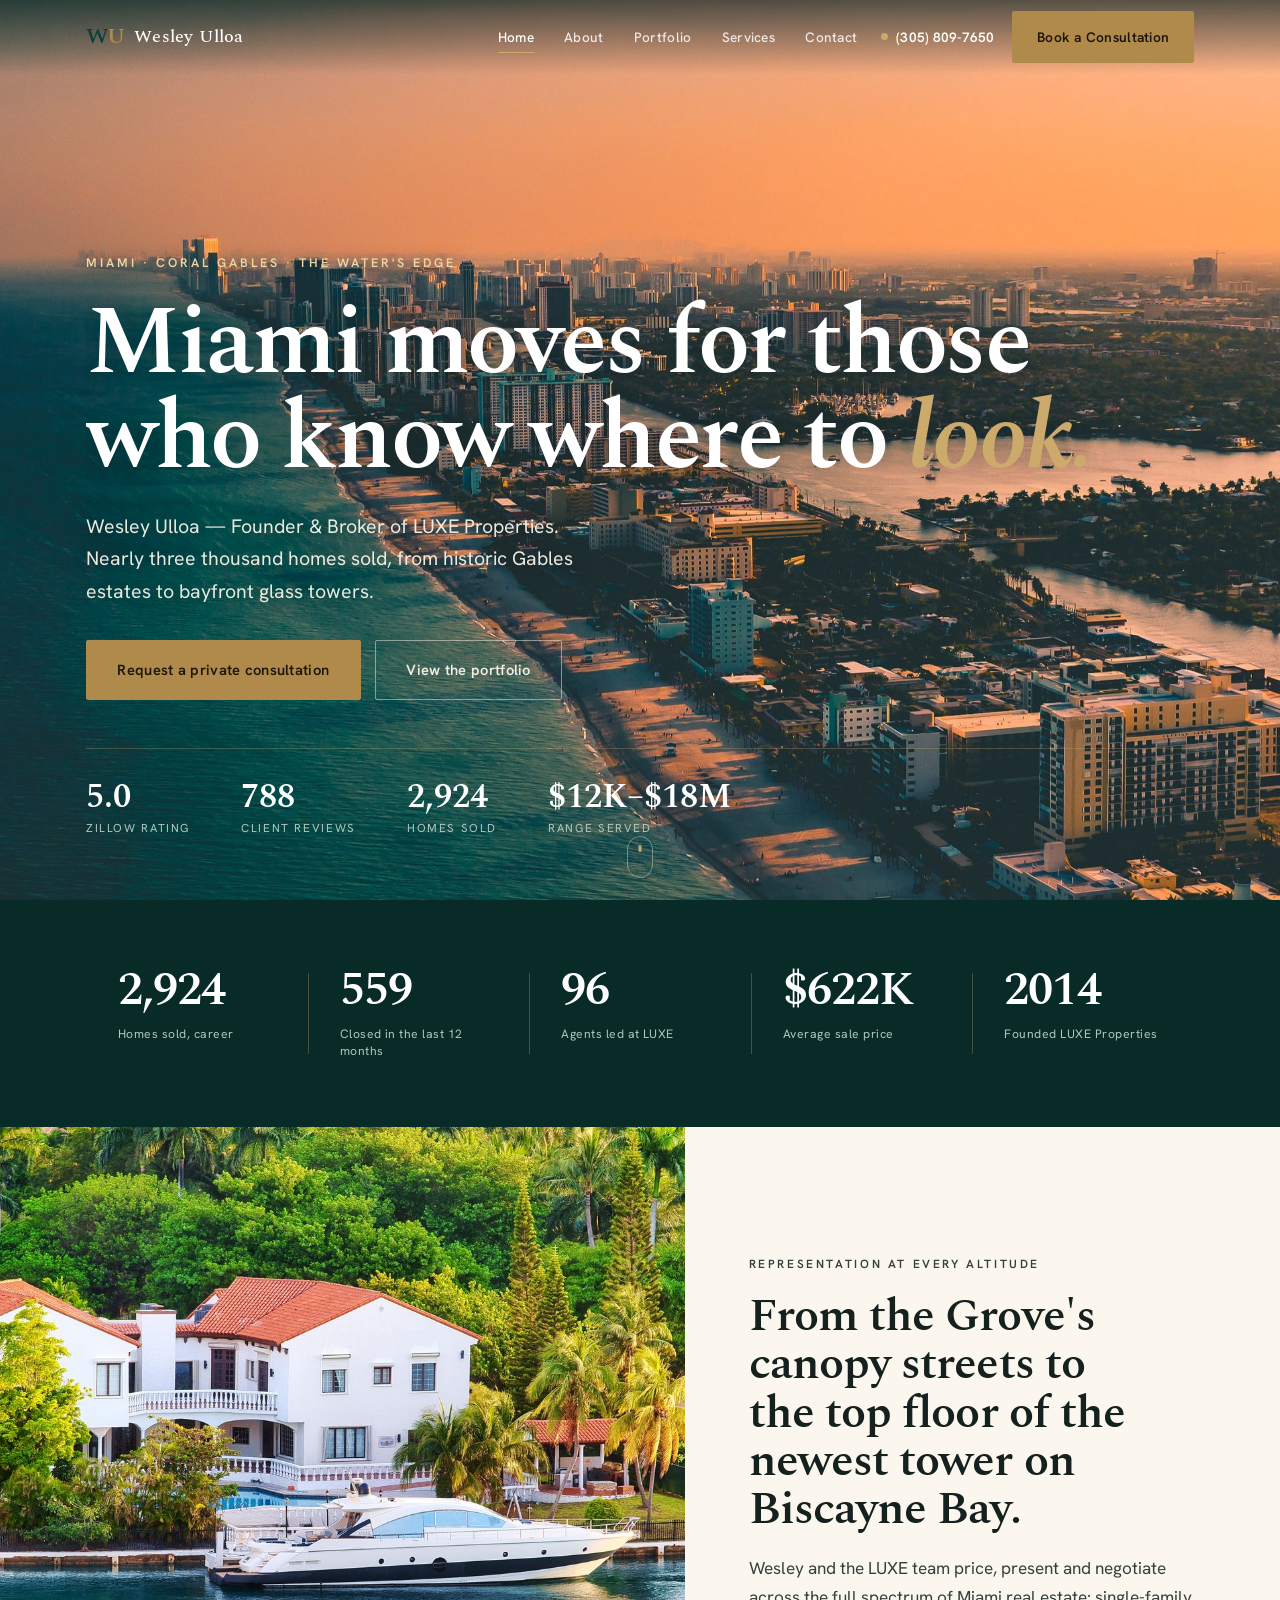
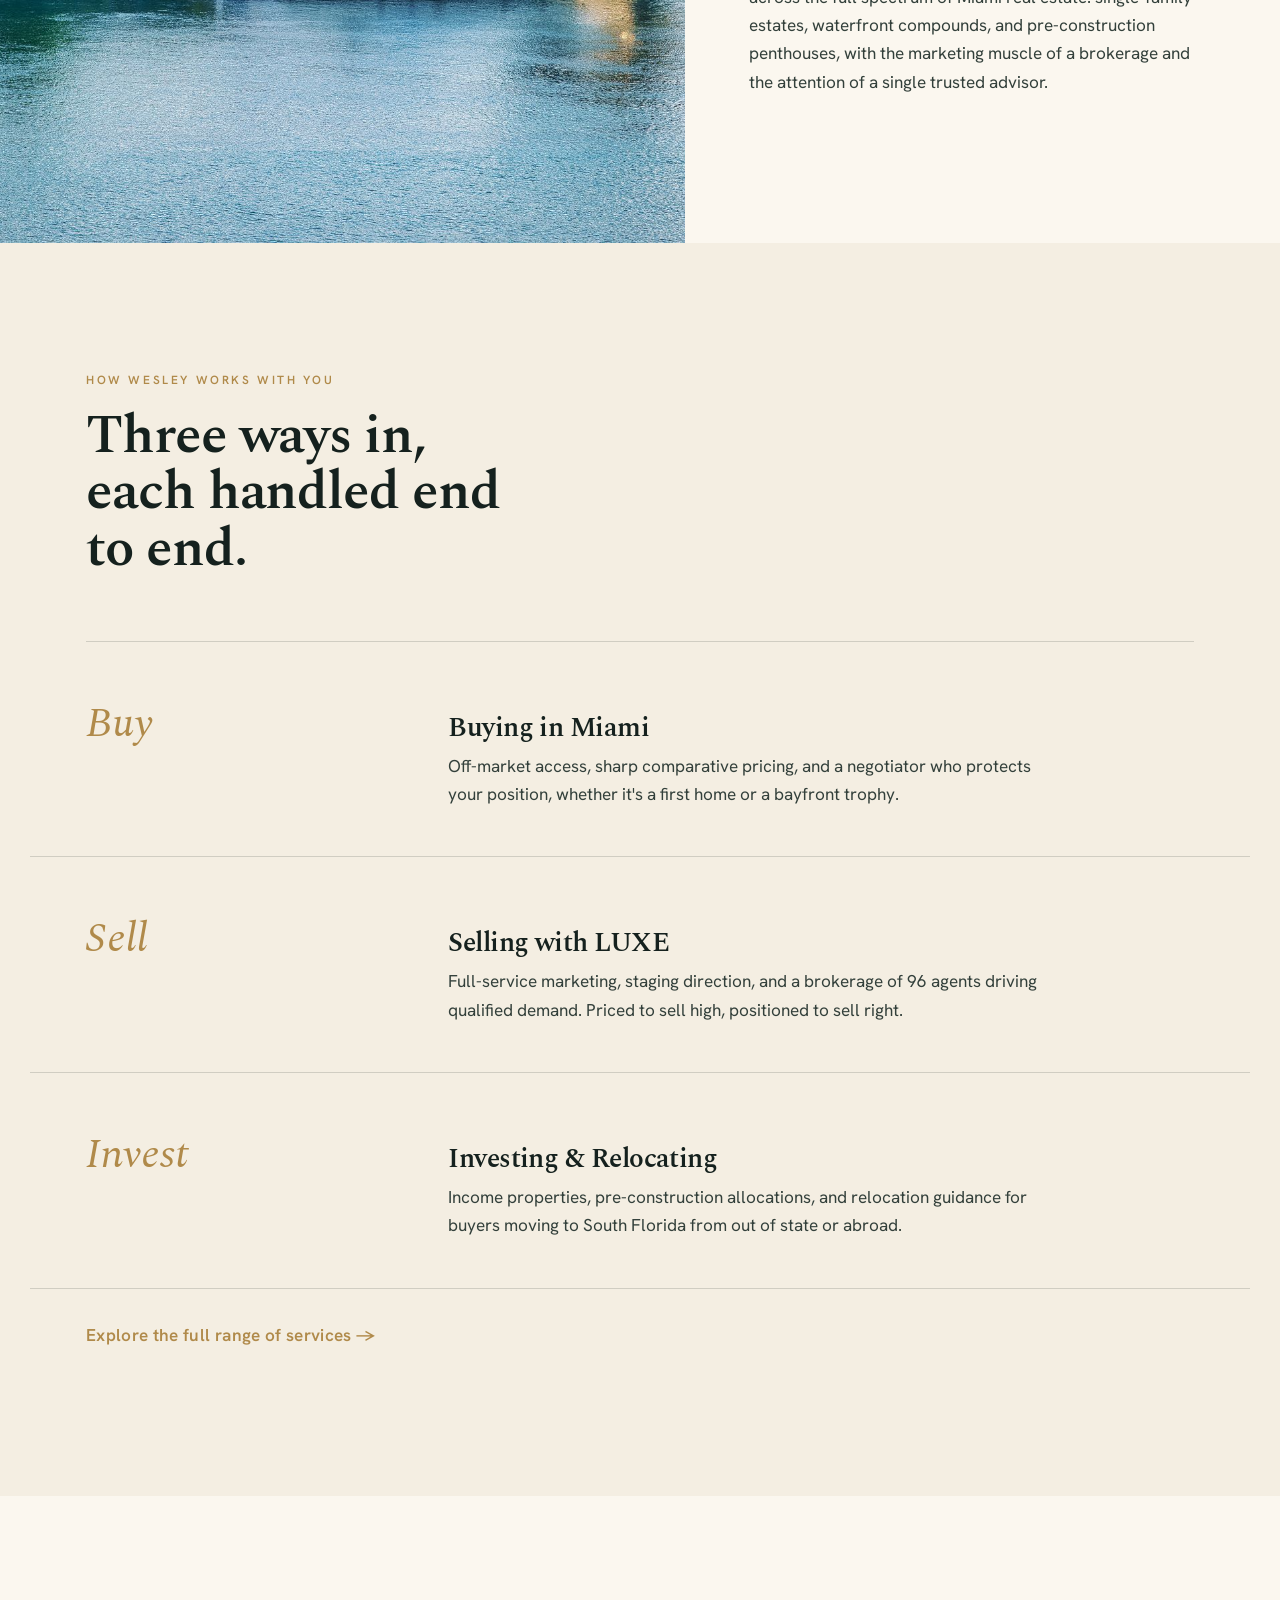
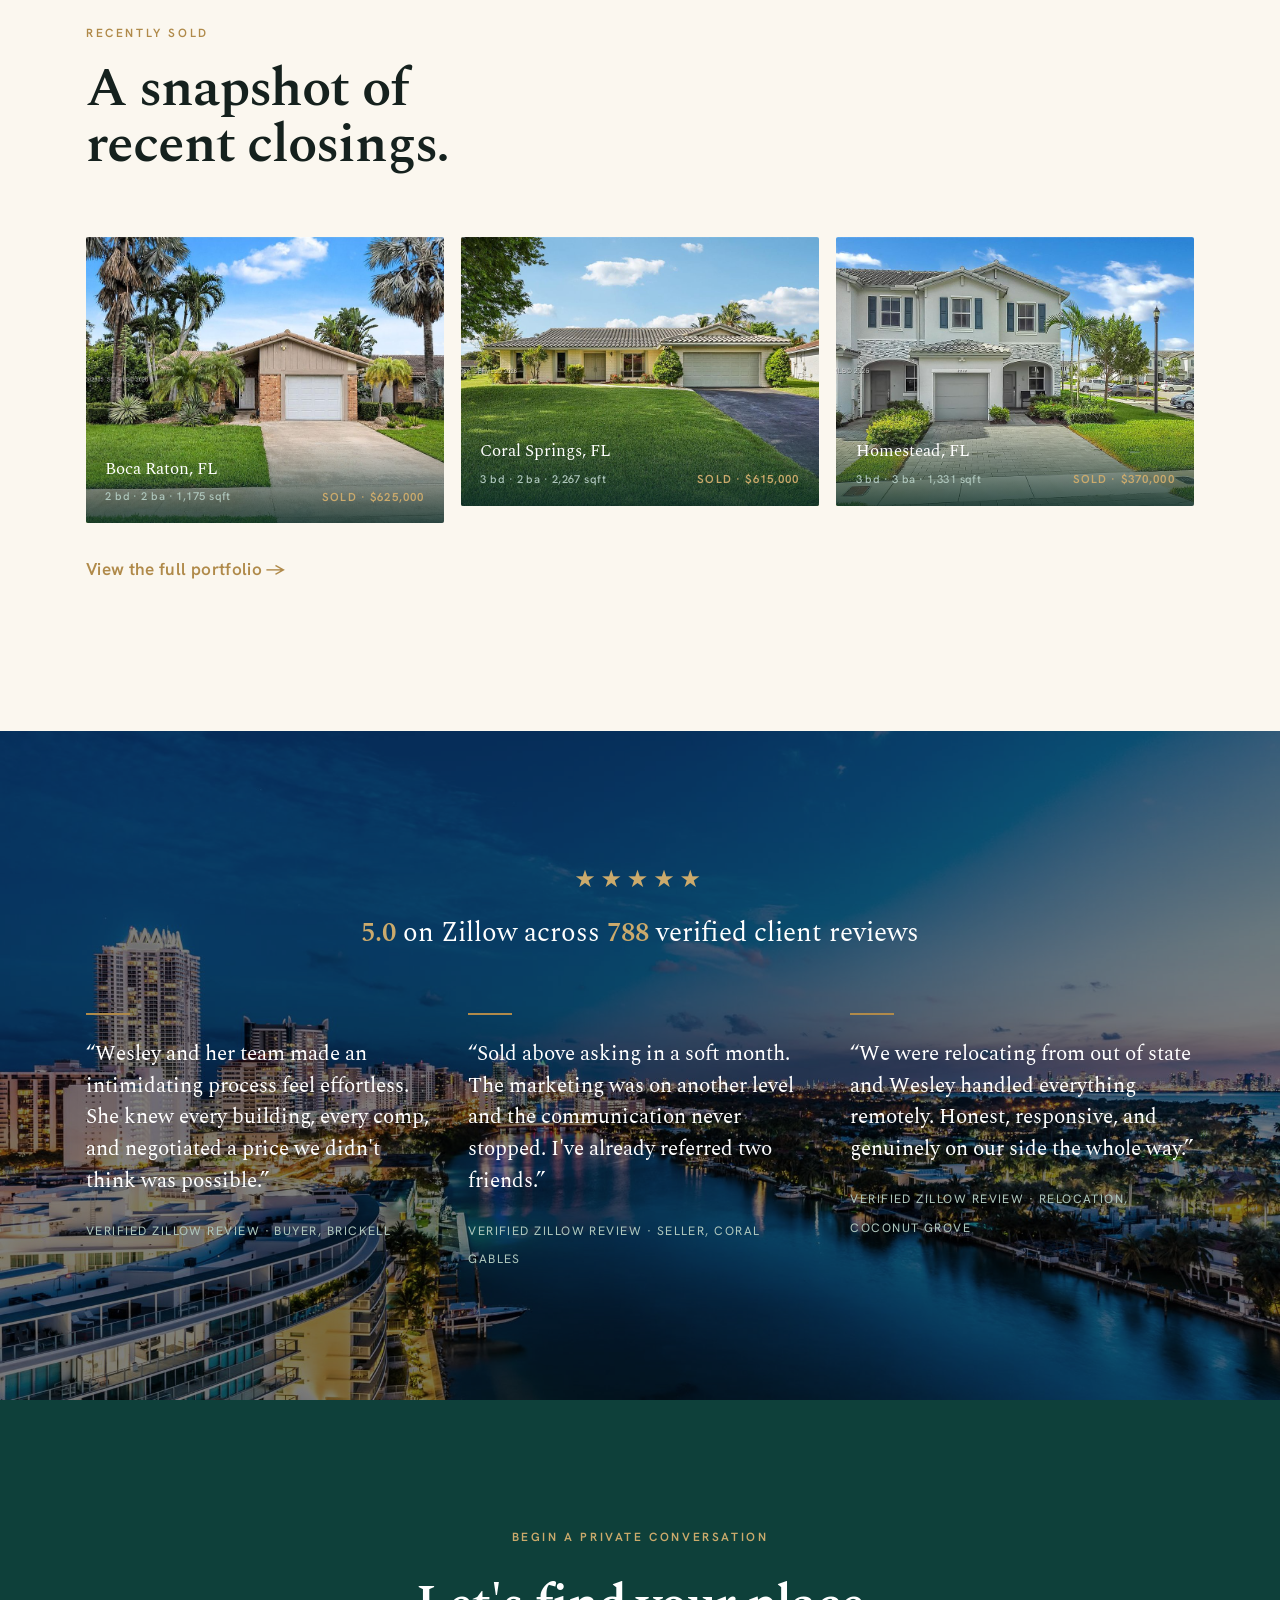
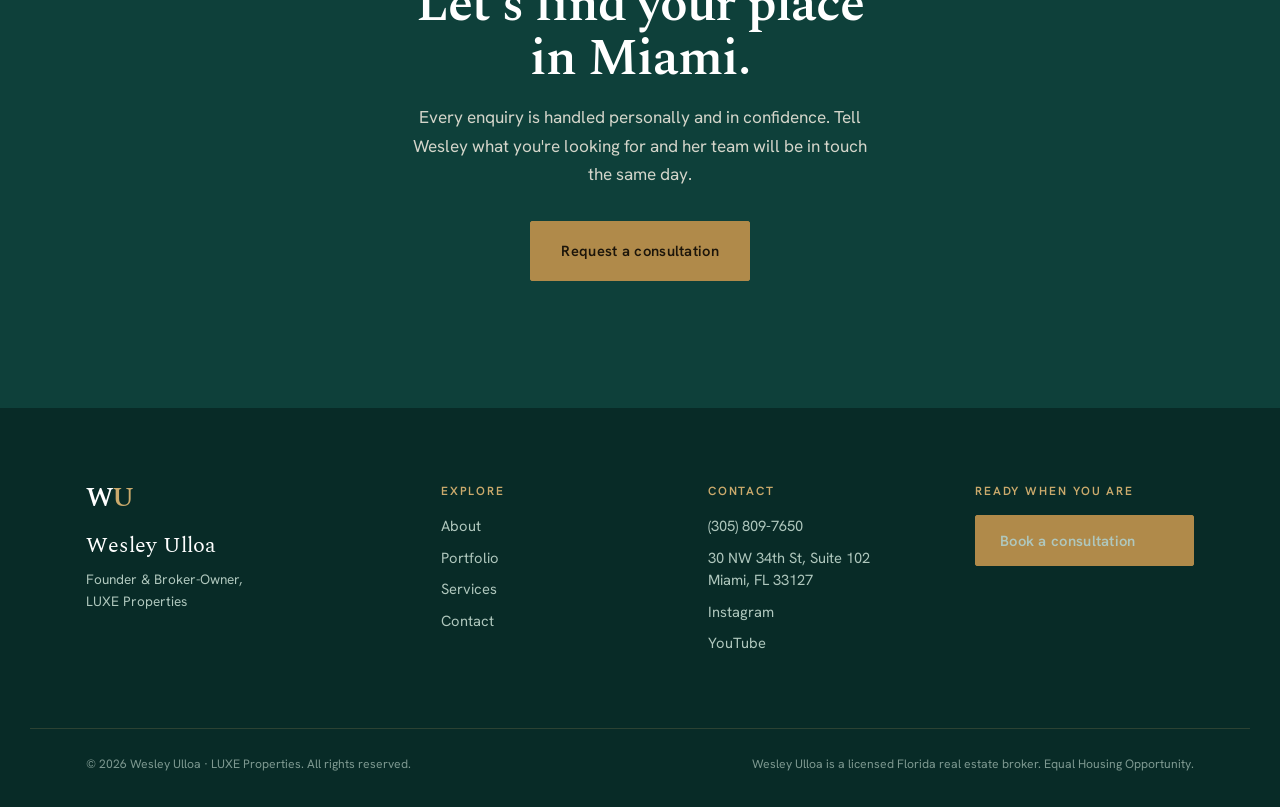
==== commit d2e8da95: "Swap display font Bodoni Moda -> Spectral for readability Bodoni's hairline didone strokes read poor" ====
--- a/index.html
+++ b/index.html
@@ -18,7 +18,7 @@
 <link rel="icon" href="assets/favicon.svg" type="image/svg+xml">
 <link rel="preconnect" href="https://fonts.googleapis.com">
 <link rel="preconnect" href="https://fonts.gstatic.com" crossorigin>
-<link href="https://fonts.googleapis.com/css2?family=Bodoni+Moda:opsz,wght@6..96,400;6..96,500;6..96,600;6..96,700&family=Hanken+Grotesk:wght@400;500;600;700&display=swap" rel="stylesheet">
+<link href="https://fonts.googleapis.com/css2?family=Spectral:ital,wght@0,400;0,500;0,600;0,700;1,400;1,600&family=Hanken+Grotesk:wght@400;500;600;700&display=swap" rel="stylesheet">
 <link rel="stylesheet" href="css/style.css">
 </head>
 <body>
--- a/css/style.css
+++ b/css/style.css
@@ -10,7 +10,7 @@
   --ink:#15211E;       --muted:#5A655F;
   --on-teal:#F4EEE2;   --on-teal-dim:#AFC7BD;
 
-  --serif:"Bodoni Moda", Didot, "Times New Roman", serif;
+  --serif:"Spectral", Georgia, "Times New Roman", serif;
   --sans:"Hanken Grotesk", system-ui, -apple-system, Segoe UI, sans-serif;
 
   --ease-out:cubic-bezier(0.22,1,0.36,1);
@@ -255,7 +255,7 @@
 .contact-facts li{display:grid;grid-template-columns:5.5rem 1fr;gap:1rem;align-items:baseline;
   padding-bottom:1.3rem;border-bottom:1px solid rgba(203,170,108,.22)}
 .contact-facts span{font-size:.72rem;letter-spacing:.16em;text-transform:uppercase;color:var(--brass-lt)}
-.contact-facts a,.contact-facts address{font-family:var(--serif);font-size:1.15rem;color:#fff;line-height:1.4}
+.contact-facts a,.contact-facts address{font-family:var(--sans);font-weight:600;font-size:1.02rem;color:#fff;line-height:1.45;letter-spacing:.01em}
 @media (hover:hover){.contact-facts a:hover{color:var(--brass-lt)}}
 
 .contact-form{background:var(--ivory);color:var(--ink);border-radius:var(--radius);
